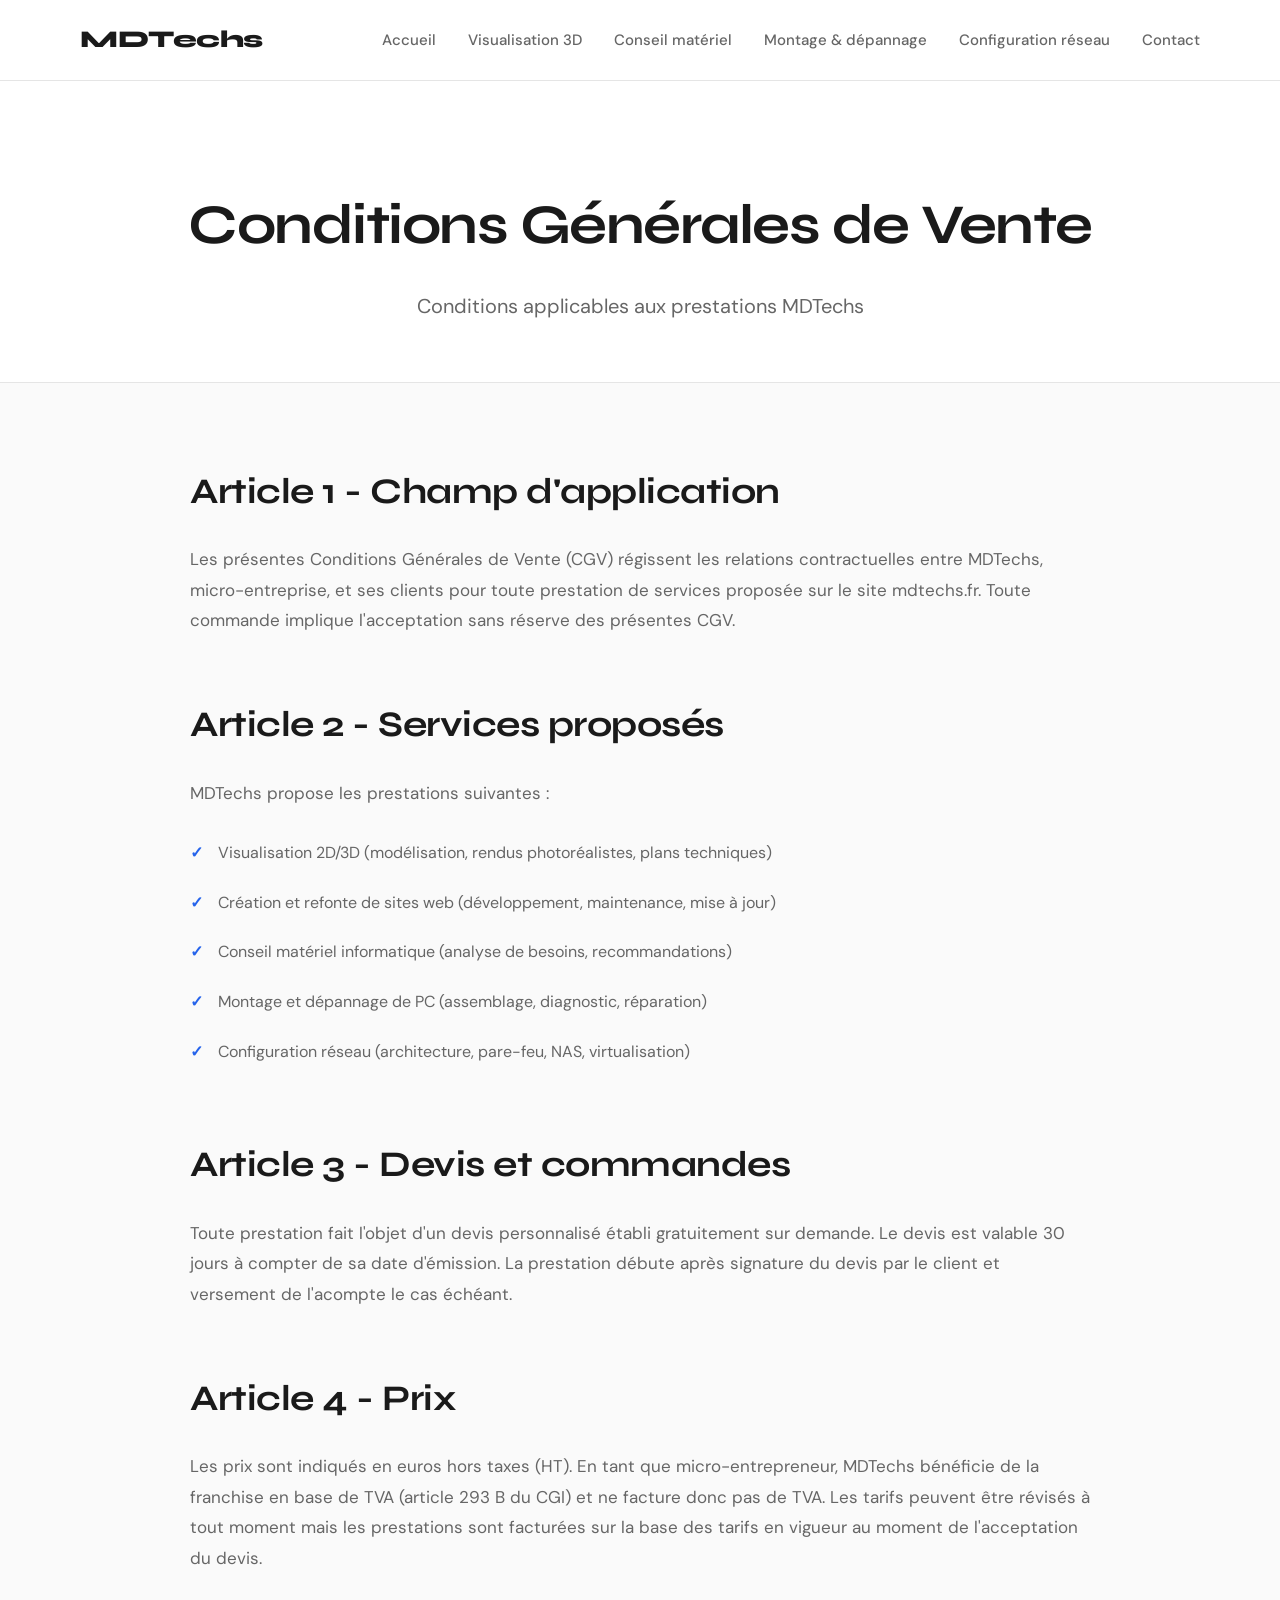
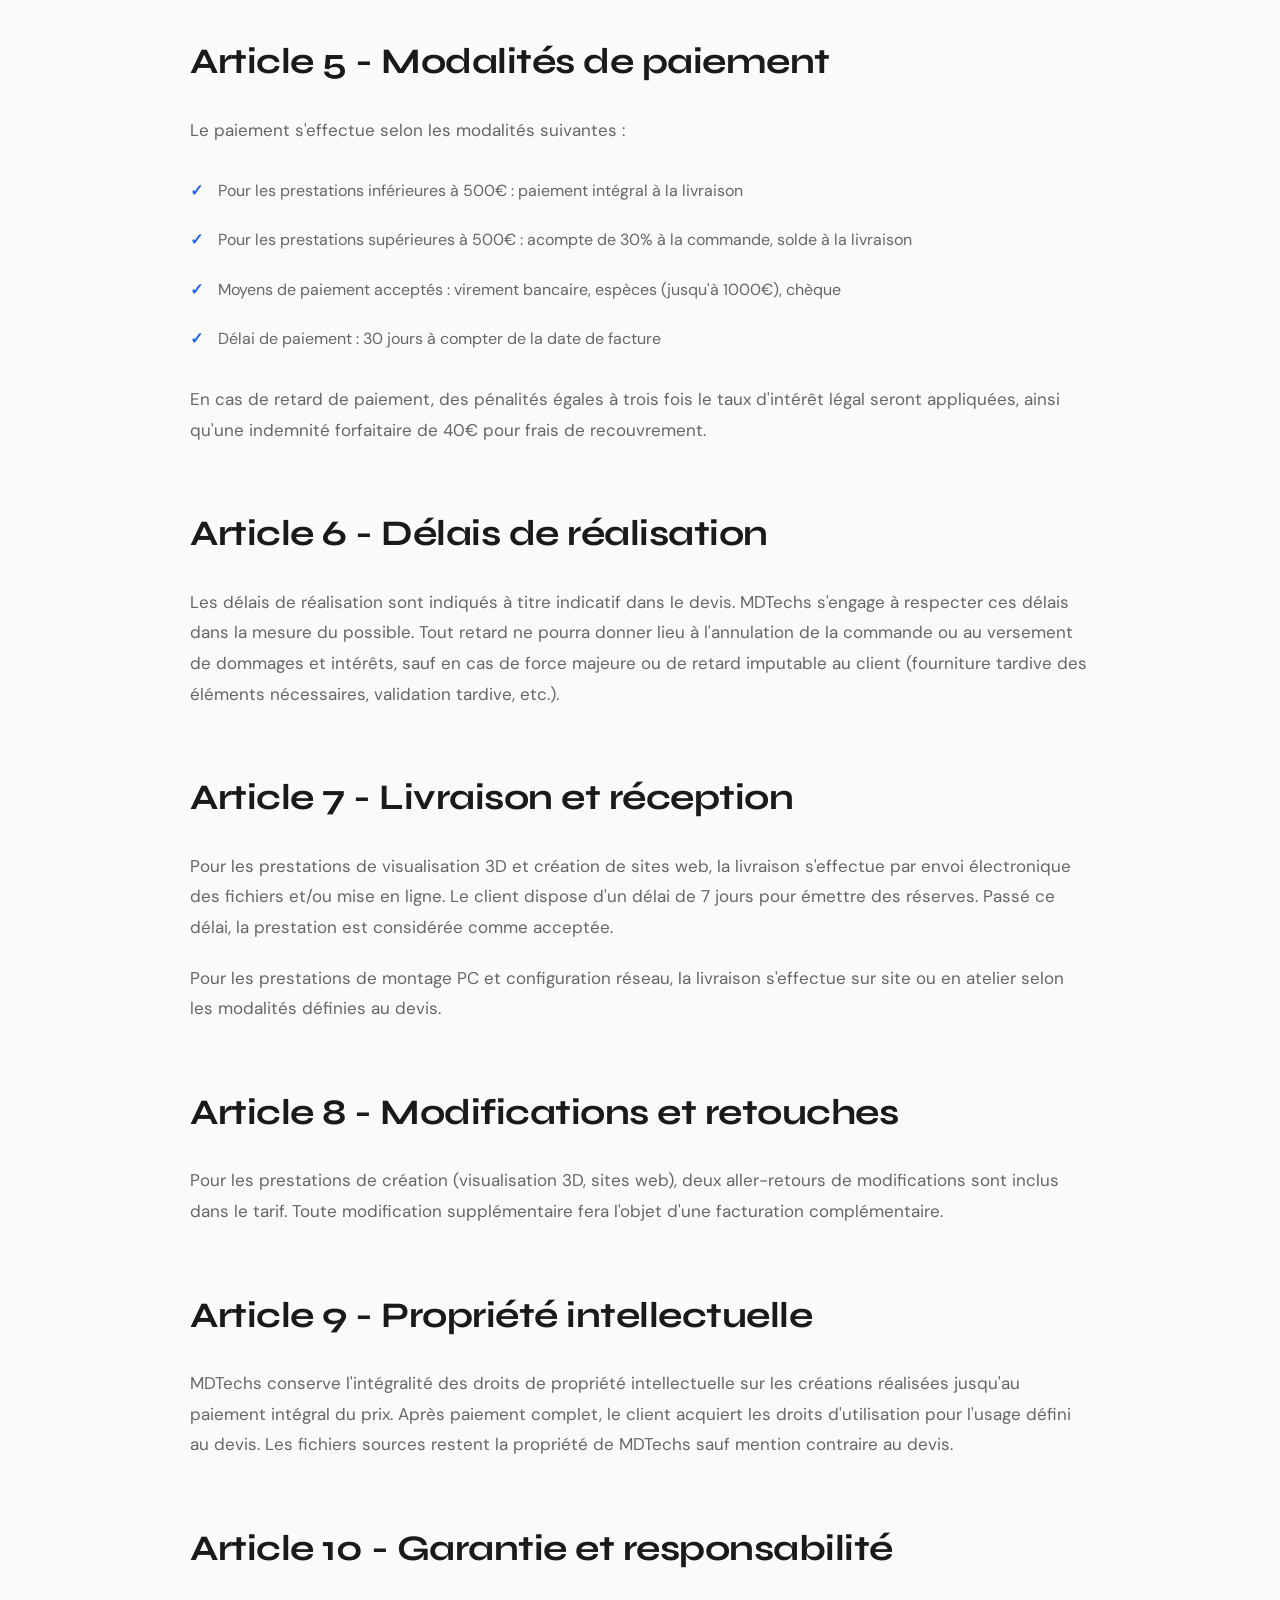
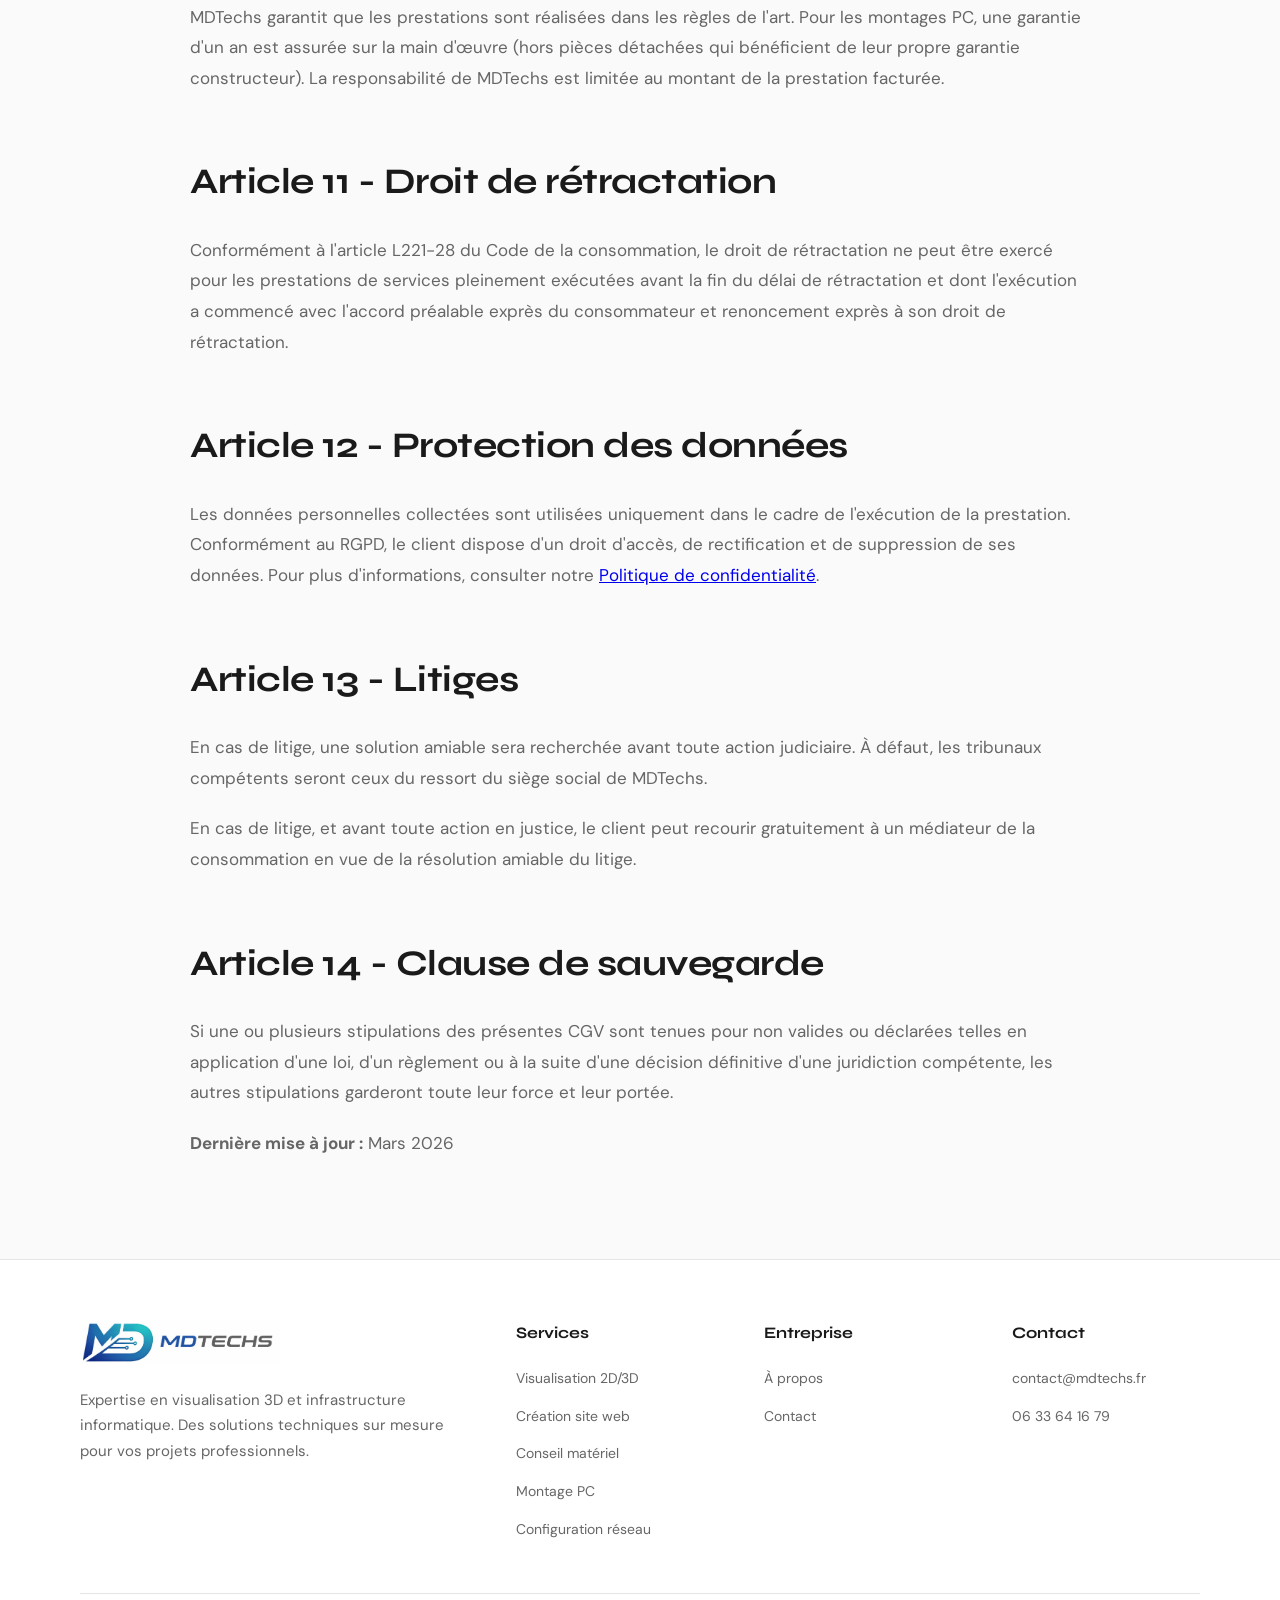
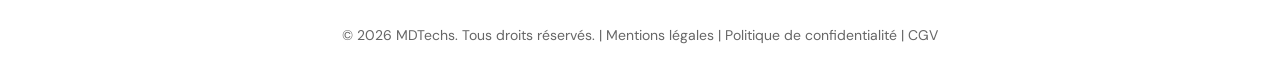
==== cgv.html @ 7190338e "Add files via upload" ====
<!DOCTYPE html>
<html lang="fr">
<head>
    <meta charset="UTF-8">
    <meta name="viewport" content="width=device-width, initial-scale=1.0">
    <title>Conditions Générales de Vente — MDTechs</title>
    <link rel="icon" type="image/png" href="favicon.png">
    <link href="https://fonts.googleapis.com/css2?family=DM+Sans:wght@400;500;700&family=Syne:wght@600;700;800&display=swap" rel="stylesheet">
    <link rel="stylesheet" href="styles.css">
</head>
<body>
    <nav>
        <div class="container">
            <a href="index.html" class="logo">MDTechs</a>
            <ul class="nav-links">
                <li><a href="index.html">Accueil</a></li>
                <li><a href="visualisation-3d.html">Visualisation 3D</a></li>
                <li><a href="conseil-materiel.html">Conseil matériel</a></li>
                <li><a href="montage-depannage.html">Montage & dépannage</a></li>
                <li><a href="configuration-reseau.html">Configuration réseau</a></li>
                <li><a href="contact.html">Contact</a></li>
            </ul>
        </div>
    </nav>

    <section class="page-header">
        <div class="container">
            <h1>Conditions Générales de Vente</h1>
            <p>Conditions applicables aux prestations MDTechs</p>
        </div>
    </section>

    <section class="content-section">
        <div class="container">
            <div class="content-wrapper">
                <h2>Article 1 - Champ d'application</h2>
                <p>Les présentes Conditions Générales de Vente (CGV) régissent les relations contractuelles entre MDTechs, micro-entreprise, et ses clients pour toute prestation de services proposée sur le site mdtechs.fr. Toute commande implique l'acceptation sans réserve des présentes CGV.</p>

                <h2>Article 2 - Services proposés</h2>
                <p>MDTechs propose les prestations suivantes :</p>
                <ul>
                    <li>Visualisation 2D/3D (modélisation, rendus photoréalistes, plans techniques)</li>
                    <li>Création et refonte de sites web (développement, maintenance, mise à jour)</li>
                    <li>Conseil matériel informatique (analyse de besoins, recommandations)</li>
                    <li>Montage et dépannage de PC (assemblage, diagnostic, réparation)</li>
                    <li>Configuration réseau (architecture, pare-feu, NAS, virtualisation)</li>
                </ul>

                <h2>Article 3 - Devis et commandes</h2>
                <p>Toute prestation fait l'objet d'un devis personnalisé établi gratuitement sur demande. Le devis est valable 30 jours à compter de sa date d'émission. La prestation débute après signature du devis par le client et versement de l'acompte le cas échéant.</p>

                <h2>Article 4 - Prix</h2>
                <p>Les prix sont indiqués en euros hors taxes (HT). En tant que micro-entrepreneur, MDTechs bénéficie de la franchise en base de TVA (article 293 B du CGI) et ne facture donc pas de TVA. Les tarifs peuvent être révisés à tout moment mais les prestations sont facturées sur la base des tarifs en vigueur au moment de l'acceptation du devis.</p>

                <h2>Article 5 - Modalités de paiement</h2>
                <p>Le paiement s'effectue selon les modalités suivantes :</p>
                <ul>
                    <li>Pour les prestations inférieures à 500€ : paiement intégral à la livraison</li>
                    <li>Pour les prestations supérieures à 500€ : acompte de 30% à la commande, solde à la livraison</li>
                    <li>Moyens de paiement acceptés : virement bancaire, espèces (jusqu'à 1000€), chèque</li>
                    <li>Délai de paiement : 30 jours à compter de la date de facture</li>
                </ul>

                <p>En cas de retard de paiement, des pénalités égales à trois fois le taux d'intérêt légal seront appliquées, ainsi qu'une indemnité forfaitaire de 40€ pour frais de recouvrement.</p>

                <h2>Article 6 - Délais de réalisation</h2>
                <p>Les délais de réalisation sont indiqués à titre indicatif dans le devis. MDTechs s'engage à respecter ces délais dans la mesure du possible. Tout retard ne pourra donner lieu à l'annulation de la commande ou au versement de dommages et intérêts, sauf en cas de force majeure ou de retard imputable au client (fourniture tardive des éléments nécessaires, validation tardive, etc.).</p>

                <h2>Article 7 - Livraison et réception</h2>
                <p>Pour les prestations de visualisation 3D et création de sites web, la livraison s'effectue par envoi électronique des fichiers et/ou mise en ligne. Le client dispose d'un délai de 7 jours pour émettre des réserves. Passé ce délai, la prestation est considérée comme acceptée.</p>

                <p>Pour les prestations de montage PC et configuration réseau, la livraison s'effectue sur site ou en atelier selon les modalités définies au devis.</p>

                <h2>Article 8 - Modifications et retouches</h2>
                <p>Pour les prestations de création (visualisation 3D, sites web), deux aller-retours de modifications sont inclus dans le tarif. Toute modification supplémentaire fera l'objet d'une facturation complémentaire.</p>

                <h2>Article 9 - Propriété intellectuelle</h2>
                <p>MDTechs conserve l'intégralité des droits de propriété intellectuelle sur les créations réalisées jusqu'au paiement intégral du prix. Après paiement complet, le client acquiert les droits d'utilisation pour l'usage défini au devis. Les fichiers sources restent la propriété de MDTechs sauf mention contraire au devis.</p>

                <h2>Article 10 - Garantie et responsabilité</h2>
                <p>MDTechs garantit que les prestations sont réalisées dans les règles de l'art. Pour les montages PC, une garantie d'un an est assurée sur la main d'œuvre (hors pièces détachées qui bénéficient de leur propre garantie constructeur). La responsabilité de MDTechs est limitée au montant de la prestation facturée.</p>

                <h2>Article 11 - Droit de rétractation</h2>
                <p>Conformément à l'article L221-28 du Code de la consommation, le droit de rétractation ne peut être exercé pour les prestations de services pleinement exécutées avant la fin du délai de rétractation et dont l'exécution a commencé avec l'accord préalable exprès du consommateur et renoncement exprès à son droit de rétractation.</p>

                <h2>Article 12 - Protection des données</h2>
                <p>Les données personnelles collectées sont utilisées uniquement dans le cadre de l'exécution de la prestation. Conformément au RGPD, le client dispose d'un droit d'accès, de rectification et de suppression de ses données. Pour plus d'informations, consulter notre <a href="politique-confidentialite.html">Politique de confidentialité</a>.</p>

                <h2>Article 13 - Litiges</h2>
                <p>En cas de litige, une solution amiable sera recherchée avant toute action judiciaire. À défaut, les tribunaux compétents seront ceux du ressort du siège social de MDTechs.</p>

                <p>En cas de litige, et avant toute action en justice, le client peut recourir gratuitement à un médiateur de la consommation en vue de la résolution amiable du litige.</p>

                <h2>Article 14 - Clause de sauvegarde</h2>
                <p>Si une ou plusieurs stipulations des présentes CGV sont tenues pour non valides ou déclarées telles en application d'une loi, d'un règlement ou à la suite d'une décision définitive d'une juridiction compétente, les autres stipulations garderont toute leur force et leur portée.</p>

                <p><strong>Dernière mise à jour :</strong> Mars 2026</p>
            </div>
        </div>
    </section>

    <footer>
        <div class="container">
            <div class="footer-content">
                <div class="footer-brand">
                    <img src="logo-horizontal.png" alt="MDTechs" class="footer-logo">
                    <p>Expertise en visualisation 3D et infrastructure informatique. Des solutions techniques sur mesure pour vos projets professionnels.</p>
                </div>
                <div class="footer-section">
                    <h4>Services</h4>
                    <ul class="footer-links">
                        <li><a href="visualisation-3d.html">Visualisation 2D/3D</a></li>
                        <li><a href="creation-site-web.html">Création site web</a></li>
                        <li><a href="conseil-materiel.html">Conseil matériel</a></li>
                        <li><a href="montage-depannage.html">Montage PC</a></li>
                        <li><a href="configuration-reseau.html">Configuration réseau</a></li>
                    </ul>
                </div>
                <div class="footer-section">
                    <h4>Entreprise</h4>
                    <ul class="footer-links">
                        <li><a href="index.html#services">À propos</a></li>
                        <li><a href="contact.html">Contact</a></li>
                    </ul>
                </div>
                <div class="footer-section">
                    <h4>Contact</h4>
                    <ul class="footer-links">
                        <li><a href="mailto:contact@mdtechs.fr">contact@mdtechs.fr</a></li>
                        <li><a href="tel:+33633641679">06 33 64 16 79</a></li>
                    </ul>
                </div>
            </div>
            <div class="footer-bottom">
                <p>&copy; 2026 MDTechs. Tous droits réservés. | 
                <a href="mentions-legales.html" style="color: var(--text-secondary); text-decoration: none;">Mentions légales</a> | 
                <a href="politique-confidentialite.html" style="color: var(--text-secondary); text-decoration: none;">Politique de confidentialité</a> | 
                <a href="cgv.html" style="color: var(--text-secondary); text-decoration: none;">CGV</a></p>
            </div>
        </div>
    </footer>

    <script src="script.js"></script>
</body>
</html>
---- styles.css ----
* {
    margin: 0;
    padding: 0;
    box-sizing: border-box;
}

:root {
    --bg: #fafafa;
    --surface: #ffffff;
    --text: #1a1a1a;
    --text-secondary: #666666;
    --accent: #2563eb;
    --accent-light: #3b82f6;
    --border: #e5e5e5;
    --shadow: rgba(0, 0, 0, 0.06);
    --shadow-heavy: rgba(0, 0, 0, 0.12);
}

body {
    font-family: 'DM Sans', -apple-system, sans-serif;
    background: var(--bg);
    color: var(--text);
    line-height: 1.6;
    overflow-x: hidden;
}

/* Navigation */
nav {
    position: fixed;
    top: 0;
    left: 0;
    right: 0;
    background: rgba(255, 255, 255, 0.9);
    backdrop-filter: blur(12px);
    -webkit-backdrop-filter: blur(12px);
    border-bottom: 1px solid var(--border);
    z-index: 1000;
    animation: slideDown 0.6s ease-out;
}

@keyframes slideDown {
    from {
        transform: translateY(-100%);
        opacity: 0;
    }
    to {
        transform: translateY(0);
        opacity: 1;
    }
}

nav .container {
    max-width: 1200px;
    margin: 0 auto;
    padding: 0 40px;
    display: flex;
    justify-content: space-between;
    align-items: center;
    height: 80px;
}

.logo {
    font-family: 'Syne', sans-serif;
    font-size: 24px;
    font-weight: 800;
    letter-spacing: -0.5px;
    color: var(--text);
    text-decoration: none;
}

.nav-links {
    display: flex;
    gap: 32px;
    list-style: none;
}

.nav-links a {
    color: var(--text-secondary);
    text-decoration: none;
    font-weight: 500;
    font-size: 15px;
    transition: color 0.3s ease;
    position: relative;
}

.nav-links a::after {
    content: '';
    position: absolute;
    bottom: -4px;
    left: 0;
    width: 0;
    height: 2px;
    background: var(--accent);
    transition: width 0.3s ease;
}

.nav-links a:hover,
.nav-links a.active {
    color: var(--text);
}

.nav-links a:hover::after,
.nav-links a.active::after {
    width: 100%;
}

/* Hero Section */
.hero {
    margin-top: 80px;
    min-height: 90vh;
    display: flex;
    align-items: center;
    position: relative;
    overflow: hidden;
}

.hero::before {
    content: '';
    position: absolute;
    top: -50%;
    right: -20%;
    width: 1000px;
    height: 1000px;
    background: radial-gradient(circle, rgba(37, 99, 235, 0.08) 0%, transparent 70%);
    border-radius: 50%;
    animation: float 20s ease-in-out infinite;
}

@keyframes float {
    0%, 100% { transform: translate(0, 0) scale(1); }
    50% { transform: translate(-50px, 50px) scale(1.05); }
}

.hero .container {
    max-width: 1200px;
    margin: 0 auto;
    padding: 0 40px;
    position: relative;
    z-index: 1;
}

.hero-content {
    max-width: 700px;
}

.hero h1 {
    font-family: 'Syne', sans-serif;
    font-size: 72px;
    font-weight: 700;
    line-height: 1.1;
    margin-bottom: 30px;
    letter-spacing: -2px;
    animation: fadeInUp 0.8s ease-out 0.2s both;
}

.hero h1 .accent {
    color: var(--accent);
}

.hero p {
    font-size: 20px;
    color: var(--text-secondary);
    margin-bottom: 40px;
    line-height: 1.7;
    animation: fadeInUp 0.8s ease-out 0.4s both;
}

@keyframes fadeInUp {
    from {
        opacity: 0;
        transform: translateY(30px);
    }
    to {
        opacity: 1;
        transform: translateY(0);
    }
}

.cta-buttons {
    display: flex;
    gap: 20px;
    animation: fadeInUp 0.8s ease-out 0.6s both;
}

.btn {
    padding: 16px 32px;
    border-radius: 12px;
    font-weight: 600;
    font-size: 16px;
    text-decoration: none;
    transition: all 0.3s cubic-bezier(0.4, 0, 0.2, 1);
    cursor: pointer;
    border: none;
    font-family: 'DM Sans', sans-serif;
    display: inline-block;
}

.btn-primary {
    background: var(--accent);
    color: white;
    box-shadow: 0 4px 12px rgba(37, 99, 235, 0.25);
}

.btn-primary:hover {
    background: var(--accent-light);
    box-shadow: 0 8px 20px rgba(37, 99, 235, 0.35);
    transform: translateY(-2px);
}

.btn-secondary {
    background: var(--surface);
    color: var(--text);
    border: 2px solid var(--border);
}

.btn-secondary:hover {
    border-color: var(--accent);
    transform: translateY(-2px);
    box-shadow: 0 4px 12px var(--shadow);
}

/* Services Section */
.services {
    padding: 120px 0;
    background: var(--surface);
}

.section-header {
    text-align: center;
    margin-bottom: 80px;
}

.section-tag {
    display: inline-block;
    padding: 8px 16px;
    background: rgba(37, 99, 235, 0.08);
    color: var(--accent);
    border-radius: 20px;
    font-size: 14px;
    font-weight: 600;
    margin-bottom: 20px;
    letter-spacing: 0.5px;
}

.section-header h2 {
    font-family: 'Syne', sans-serif;
    font-size: 48px;
    font-weight: 700;
    margin-bottom: 20px;
    letter-spacing: -1px;
}

.section-header p {
    font-size: 18px;
    color: var(--text-secondary);
    max-width: 600px;
    margin: 0 auto;
}

.container {
    max-width: 1200px;
    margin: 0 auto;
    padding: 0 40px;
}

.services-grid {
    display: grid;
    grid-template-columns: repeat(auto-fit, minmax(300px, 1fr));
    gap: 30px;
}

.service-card {
    background: var(--bg);
    padding: 40px;
    border-radius: 20px;
    border: 1px solid var(--border);
    transition: all 0.4s cubic-bezier(0.4, 0, 0.2, 1);
    opacity: 0;
    transform: translateY(30px);
    animation: fadeInUp 0.6s ease-out forwards;
    text-decoration: none;
    color: inherit;
    display: block;
}

.service-card:nth-child(1) { animation-delay: 0.1s; }
.service-card:nth-child(2) { animation-delay: 0.2s; }
.service-card:nth-child(3) { animation-delay: 0.3s; }
.service-card:nth-child(4) { animation-delay: 0.4s; }

.service-card:hover {
    transform: translateY(-8px);
    box-shadow: 0 20px 40px var(--shadow-heavy);
    border-color: var(--accent);
}

.service-icon {
    width: 56px;
    height: 56px;
    background: linear-gradient(135deg, var(--accent) 0%, var(--accent-light) 100%);
    border-radius: 14px;
    display: flex;
    align-items: center;
    justify-content: center;
    margin-bottom: 24px;
    font-size: 28px;
    transition: transform 0.3s ease;
}

.service-card:hover .service-icon {
    transform: scale(1.1) rotate(5deg);
}

.service-card h3 {
    font-family: 'Syne', sans-serif;
    font-size: 24px;
    font-weight: 700;
    margin-bottom: 12px;
    letter-spacing: -0.5px;
}

.service-card p {
    color: var(--text-secondary);
    line-height: 1.7;
    font-size: 15px;
}

.service-list {
    margin-top: 20px;
    list-style: none;
}

.service-list li {
    padding: 8px 0;
    color: var(--text-secondary);
    font-size: 14px;
    position: relative;
    padding-left: 20px;
}

.service-list li::before {
    content: '→';
    position: absolute;
    left: 0;
    color: var(--accent);
    font-weight: 600;
}

/* About Section */
.about {
    padding: 120px 0;
    background: var(--bg);
}

.about-content {
    display: grid;
    grid-template-columns: 1fr 1fr;
    gap: 80px;
    align-items: center;
}

.about-text h2 {
    font-family: 'Syne', sans-serif;
    font-size: 42px;
    font-weight: 700;
    margin-bottom: 24px;
    letter-spacing: -1px;
}

.about-text p {
    color: var(--text-secondary);
    font-size: 17px;
    line-height: 1.8;
    margin-bottom: 20px;
}

.stats {
    display: grid;
    grid-template-columns: repeat(3, 1fr);
    gap: 30px;
    margin-top: 50px;
}

.stat {
    text-align: center;
    padding: 30px;
    background: var(--surface);
    border-radius: 16px;
    border: 1px solid var(--border);
}

.stat-number {
    font-family: 'Syne', sans-serif;
    font-size: 40px;
    font-weight: 800;
    color: var(--accent);
    margin-bottom: 8px;
    letter-spacing: -1px;
}

.stat-label {
    font-size: 14px;
    color: var(--text-secondary);
    font-weight: 500;
}

/* CTA Section */
.cta-section {
    padding: 100px 0;
    background: var(--text);
    color: white;
    text-align: center;
    position: relative;
    overflow: hidden;
}

.cta-section::before {
    content: '';
    position: absolute;
    top: 50%;
    left: 50%;
    width: 800px;
    height: 800px;
    background: radial-gradient(circle, rgba(37, 99, 235, 0.15) 0%, transparent 70%);
    border-radius: 50%;
    transform: translate(-50%, -50%);
}

.cta-section .container {
    position: relative;
    z-index: 1;
}

.cta-section h2 {
    font-family: 'Syne', sans-serif;
    font-size: 48px;
    font-weight: 700;
    margin-bottom: 20px;
    letter-spacing: -1px;
}

.cta-section p {
    font-size: 20px;
    opacity: 0.8;
    margin-bottom: 40px;
    max-width: 600px;
    margin-left: auto;
    margin-right: auto;
}

.cta-section .btn-primary {
    background: white;
    color: var(--text);
}

.cta-section .btn-primary:hover {
    background: var(--bg);
    box-shadow: 0 8px 24px rgba(255, 255, 255, 0.2);
}

/* Footer */
footer {
    background: var(--surface);
    border-top: 1px solid var(--border);
    padding: 60px 0 30px;
}

.footer-content {
    display: grid;
    grid-template-columns: 2fr 1fr 1fr 1fr;
    gap: 60px;
    margin-bottom: 40px;
}

.footer-brand h3 {
    font-family: 'Syne', sans-serif;
    font-size: 24px;
    font-weight: 800;
    margin-bottom: 16px;
}

.footer-logo {
    max-width: 200px;
    height: auto;
    margin-bottom: 16px;
}

.footer-brand p {
    color: var(--text-secondary);
    font-size: 15px;
    line-height: 1.7;
}

.footer-section h4 {
    font-family: 'Syne', sans-serif;
    font-size: 16px;
    font-weight: 700;
    margin-bottom: 20px;
}

.footer-links {
    list-style: none;
}

.footer-links li {
    margin-bottom: 12px;
}

.footer-links a {
    color: var(--text-secondary);
    text-decoration: none;
    font-size: 14px;
    transition: color 0.3s ease;
}

.footer-links a:hover {
    color: var(--accent);
}

.footer-bottom {
    padding-top: 30px;
    border-top: 1px solid var(--border);
    text-align: center;
    color: var(--text-secondary);
    font-size: 14px;
}

/* Page Header (for subpages) */
.page-header {
    margin-top: 80px;
    padding: 100px 0 60px;
    text-align: center;
    background: var(--surface);
    border-bottom: 1px solid var(--border);
}

.page-header h1 {
    font-family: 'Syne', sans-serif;
    font-size: 56px;
    font-weight: 700;
    margin-bottom: 20px;
    letter-spacing: -1.5px;
}

.page-header p {
    font-size: 20px;
    color: var(--text-secondary);
    max-width: 700px;
    margin: 0 auto;
}

/* Portfolio Grid */
.portfolio-section {
    padding: 80px 0;
    background: var(--bg);
}

.portfolio-grid {
    display: grid;
    grid-template-columns: repeat(auto-fit, minmax(350px, 1fr));
    gap: 40px;
}

.portfolio-item {
    background: var(--surface);
    border-radius: 16px;
    overflow: hidden;
    border: 1px solid var(--border);
    transition: all 0.4s ease;
}

.portfolio-item:hover {
    transform: translateY(-8px);
    box-shadow: 0 20px 40px var(--shadow-heavy);
}

.portfolio-image {
    width: 100%;
    aspect-ratio: 16/10;
    background: linear-gradient(135deg, #e5e5e5 0%, #f5f5f5 100%);
    display: flex;
    align-items: center;
    justify-content: center;
    color: var(--text-secondary);
    font-size: 14px;
    border-bottom: 1px solid var(--border);
}

.portfolio-content {
    padding: 30px;
}

.portfolio-content h3 {
    font-family: 'Syne', sans-serif;
    font-size: 22px;
    font-weight: 700;
    margin-bottom: 12px;
}

.portfolio-content p {
    color: var(--text-secondary);
    line-height: 1.7;
}

/* Contact Form */
.contact-section {
    padding: 80px 0;
    background: var(--bg);
}

.contact-grid {
    display: grid;
    grid-template-columns: 1fr 1fr;
    gap: 80px;
    align-items: start;
}

.contact-info h2 {
    font-family: 'Syne', sans-serif;
    font-size: 42px;
    font-weight: 700;
    margin-bottom: 24px;
    letter-spacing: -1px;
}

.contact-info p {
    color: var(--text-secondary);
    font-size: 17px;
    line-height: 1.8;
    margin-bottom: 40px;
}

.contact-details {
    display: flex;
    flex-direction: column;
    gap: 24px;
}

.contact-item {
    display: flex;
    align-items: flex-start;
    gap: 16px;
}

.contact-icon {
    width: 48px;
    height: 48px;
    background: linear-gradient(135deg, var(--accent) 0%, var(--accent-light) 100%);
    border-radius: 12px;
    display: flex;
    align-items: center;
    justify-content: center;
    font-size: 20px;
    flex-shrink: 0;
}

.contact-item-content h4 {
    font-weight: 600;
    margin-bottom: 4px;
}

.contact-item-content p {
    margin: 0;
    font-size: 15px;
}

.contact-item-content a {
    color: var(--accent);
    text-decoration: none;
}

.contact-item-content a:hover {
    text-decoration: underline;
}

.contact-form {
    background: var(--surface);
    padding: 40px;
    border-radius: 20px;
    border: 1px solid var(--border);
}

.form-group {
    margin-bottom: 24px;
}

.form-group label {
    display: block;
    margin-bottom: 8px;
    font-weight: 600;
    font-size: 14px;
}

.form-group input,
.form-group textarea {
    width: 100%;
    padding: 14px 16px;
    border: 2px solid var(--border);
    border-radius: 10px;
    font-family: 'DM Sans', sans-serif;
    font-size: 15px;
    transition: border-color 0.3s ease;
    background: var(--bg);
}

.form-group input:focus,
.form-group textarea:focus {
    outline: none;
    border-color: var(--accent);
}

.form-group textarea {
    resize: vertical;
    min-height: 150px;
}

/* Content Section */
.content-section {
    padding: 80px 0;
    background: var(--bg);
}

.content-wrapper {
    max-width: 900px;
    margin: 0 auto;
}

.content-wrapper h2 {
    font-family: 'Syne', sans-serif;
    font-size: 36px;
    font-weight: 700;
    margin-bottom: 24px;
    margin-top: 60px;
    letter-spacing: -0.5px;
}

.content-wrapper h2:first-child {
    margin-top: 0;
}

.content-wrapper p {
    color: var(--text-secondary);
    font-size: 17px;
    line-height: 1.8;
    margin-bottom: 20px;
}

.content-wrapper ul {
    margin: 20px 0;
    padding-left: 0;
    list-style: none;
}

.content-wrapper ul li {
    padding: 12px 0;
    color: var(--text-secondary);
    position: relative;
    padding-left: 28px;
}

.content-wrapper ul li::before {
    content: '✓';
    position: absolute;
    left: 0;
    color: var(--accent);
    font-weight: 700;
}

/* Responsive */
@media (max-width: 968px) {
    .hero h1 {
        font-size: 52px;
    }

    .about-content,
    .contact-grid {
        grid-template-columns: 1fr;
        gap: 40px;
    }

    .stats {
        grid-template-columns: repeat(3, 1fr);
    }

    .footer-content {
        grid-template-columns: 1fr 1fr;
        gap: 40px;
    }

    .nav-links {
        gap: 20px;
    }

    .nav-links a {
        font-size: 14px;
    }
}

@media (max-width: 640px) {
    nav .container,
    .hero .container,
    .container {
        padding: 0 20px;
    }

    .hero h1 {
        font-size: 38px;
    }

    .hero p {
        font-size: 17px;
    }

    .cta-buttons {
        flex-direction: column;
    }

    .btn {
        width: 100%;
        text-align: center;
    }

    .services-grid,
    .portfolio-grid {
        grid-template-columns: 1fr;
    }

    .section-header h2,
    .page-header h1 {
        font-size: 36px;
    }

    .stats {
        grid-template-columns: 1fr;
    }

    .footer-content {
        grid-template-columns: 1fr;
        gap: 30px;
    }

    .nav-links {
        display: none;
    }
}

/* Smooth Scroll */
html {
    scroll-behavior: smooth;
}
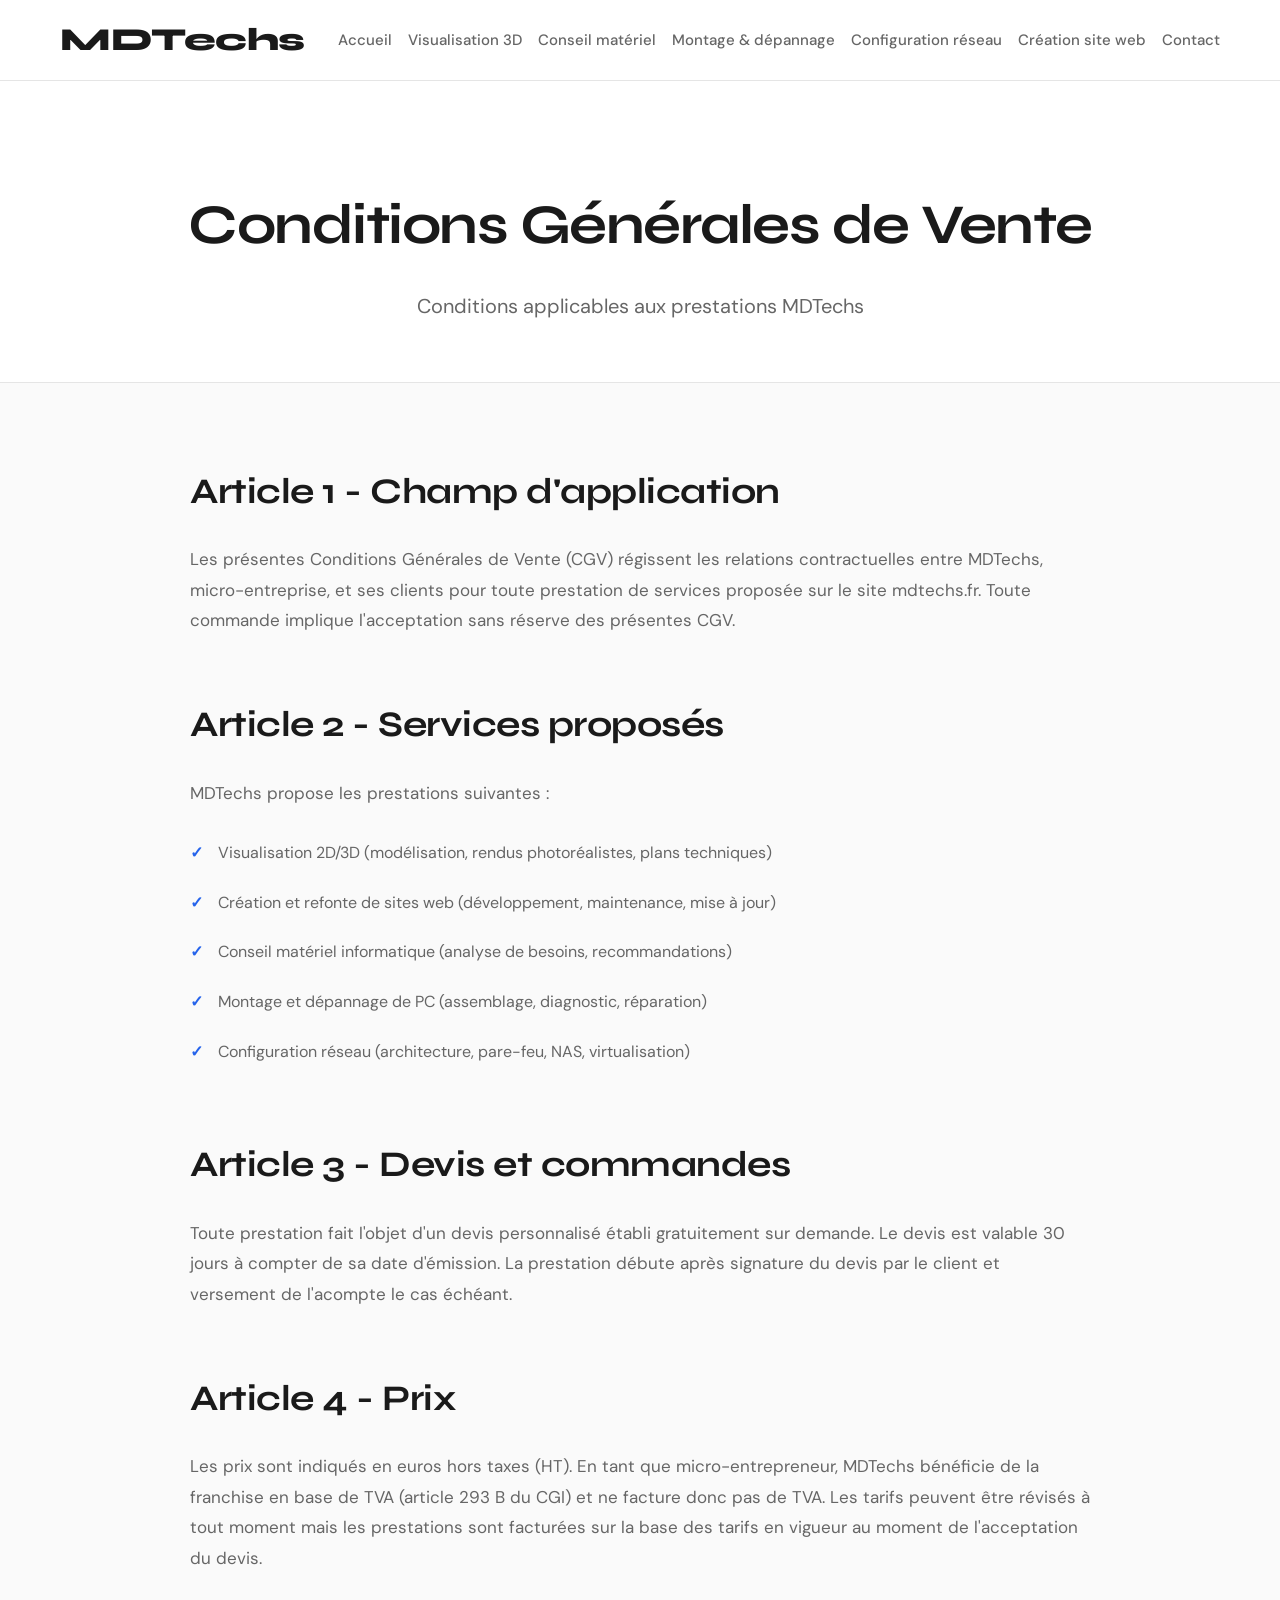
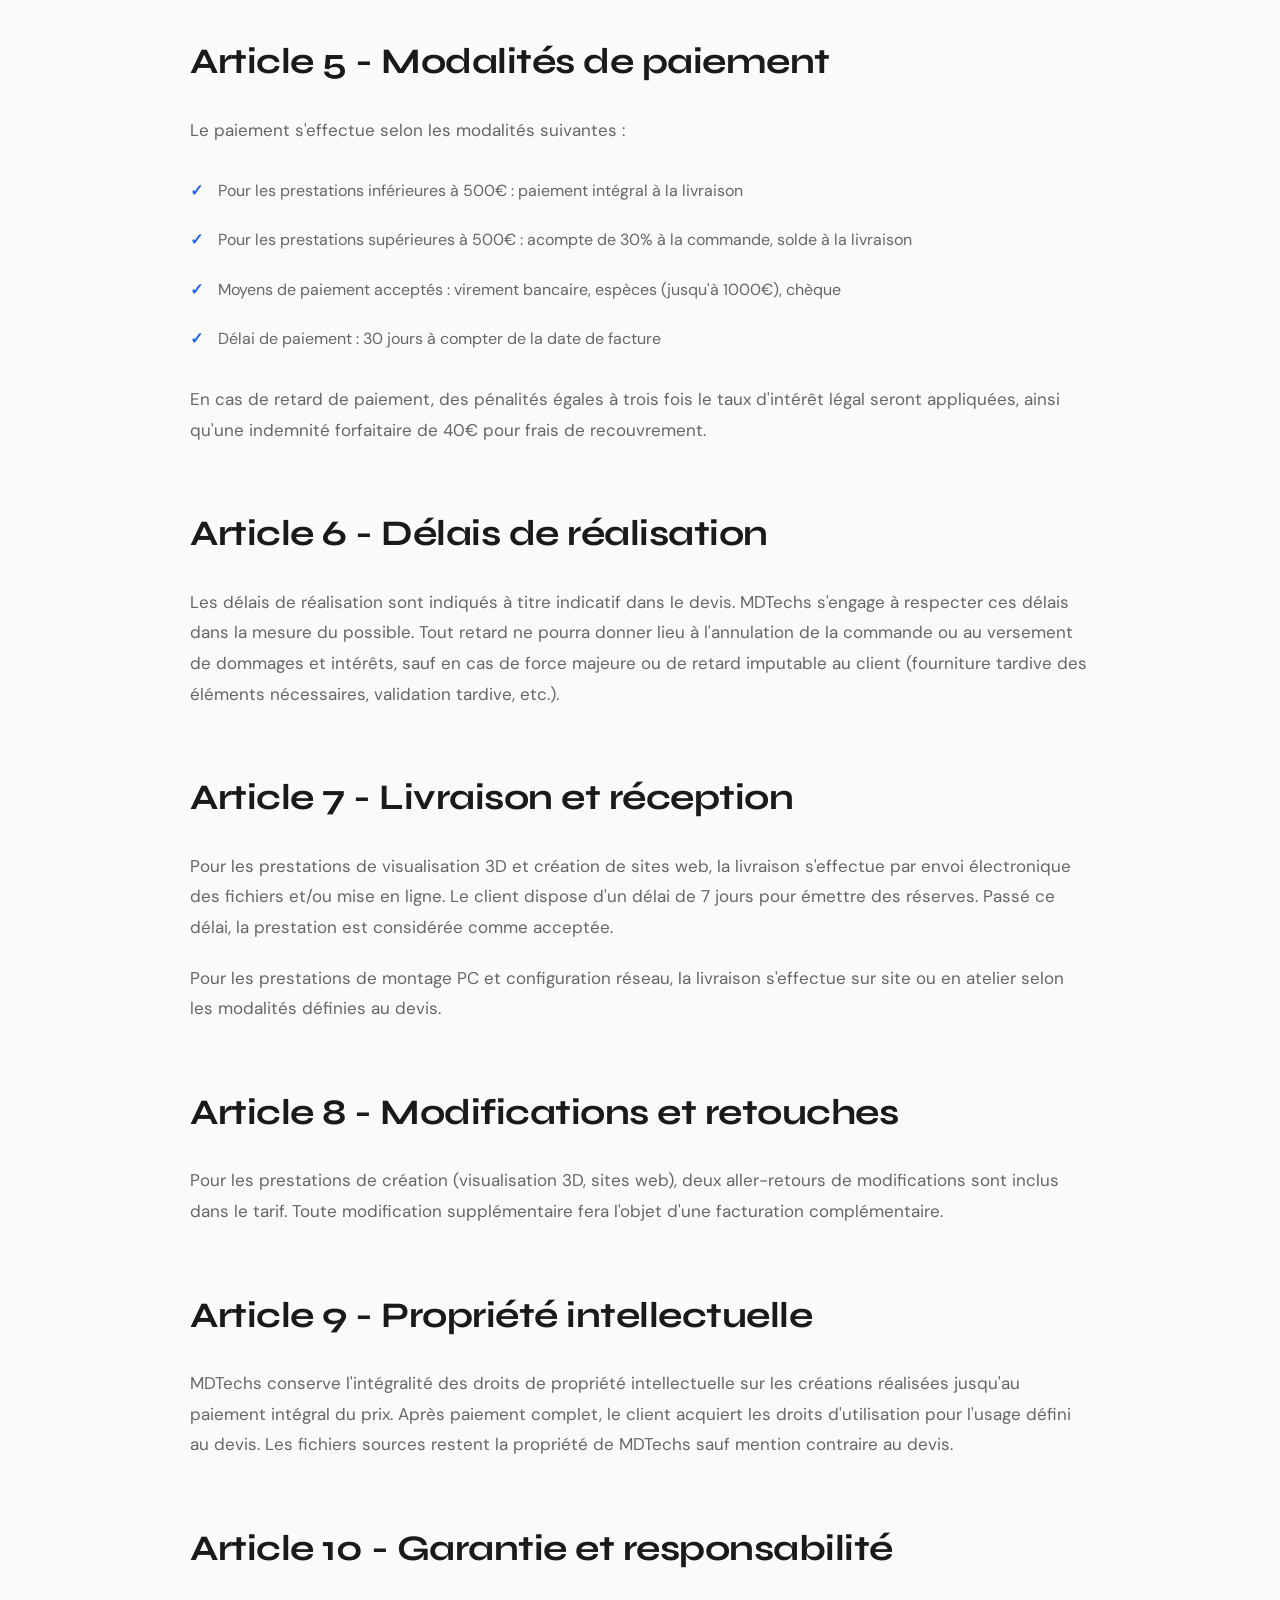
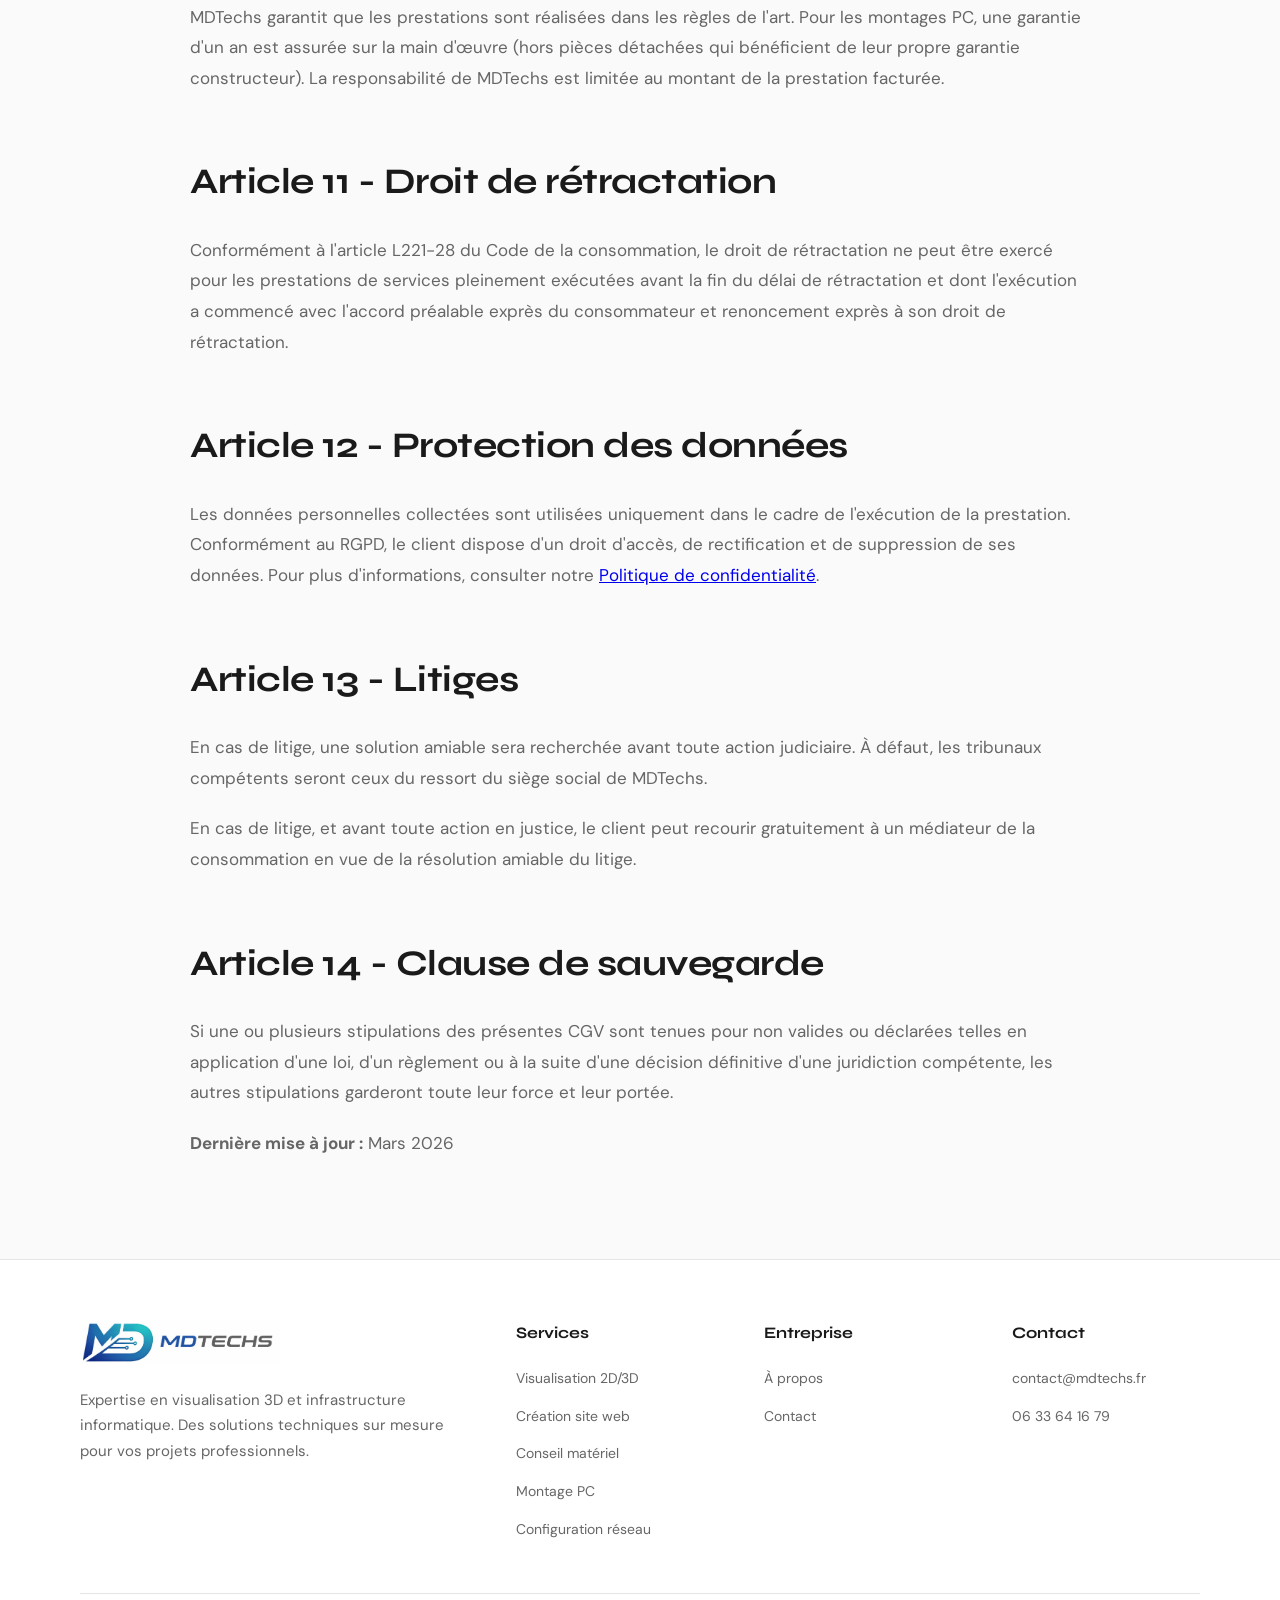
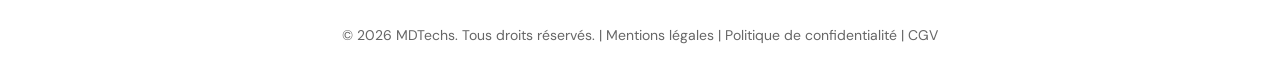
==== commit f5e81cbb: "Add link to 'Création site web' in navigation" ====
--- a/cgv.html
+++ b/cgv.html
@@ -18,6 +18,7 @@
                 <li><a href="conseil-materiel.html">Conseil matériel</a></li>
                 <li><a href="montage-depannage.html">Montage & dépannage</a></li>
                 <li><a href="configuration-reseau.html">Configuration réseau</a></li>
+                <li><a href="creation-site-web.html">Création site web</a></li>
                 <li><a href="contact.html">Contact</a></li>
             </ul>
         </div>
@@ -142,4 +143,4 @@
 
     <script src="script.js"></script>
 </body>
-</html>+</html>
--- a/styles.css
+++ b/styles.css
@@ -52,7 +52,7 @@
 nav .container {
     max-width: 1200px;
     margin: 0 auto;
-    padding: 0 40px;
+    padding: 0 20px;
     display: flex;
     justify-content: space-between;
     align-items: center;
@@ -61,7 +61,7 @@
 
 .logo {
     font-family: 'Syne', sans-serif;
-    font-size: 24px;
+    font-size: 32px;
     font-weight: 800;
     letter-spacing: -0.5px;
     color: var(--text);
@@ -70,7 +70,7 @@
 
 .nav-links {
     display: flex;
-    gap: 32px;
+    gap: 16px;
     list-style: none;
 }
 
@@ -847,4 +847,4 @@
 /* Smooth Scroll */
 html {
     scroll-behavior: smooth;
-}+}
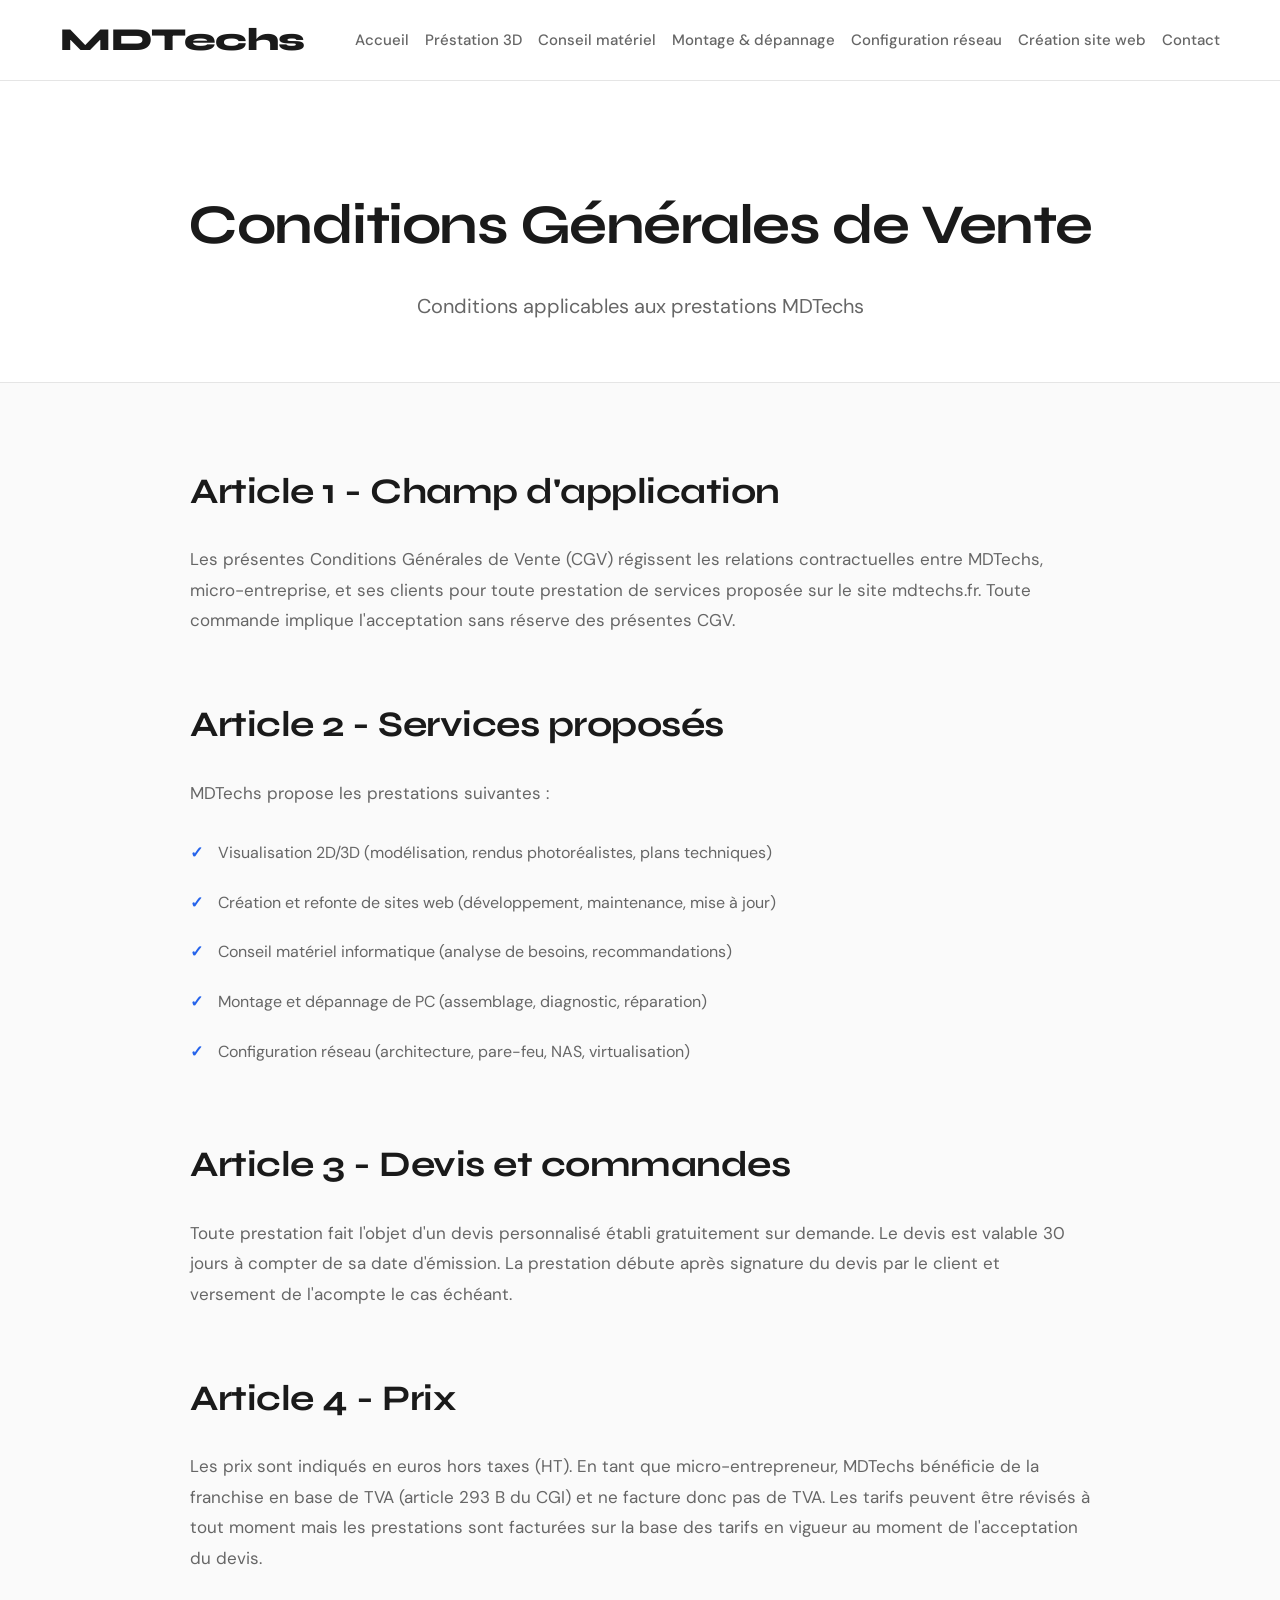
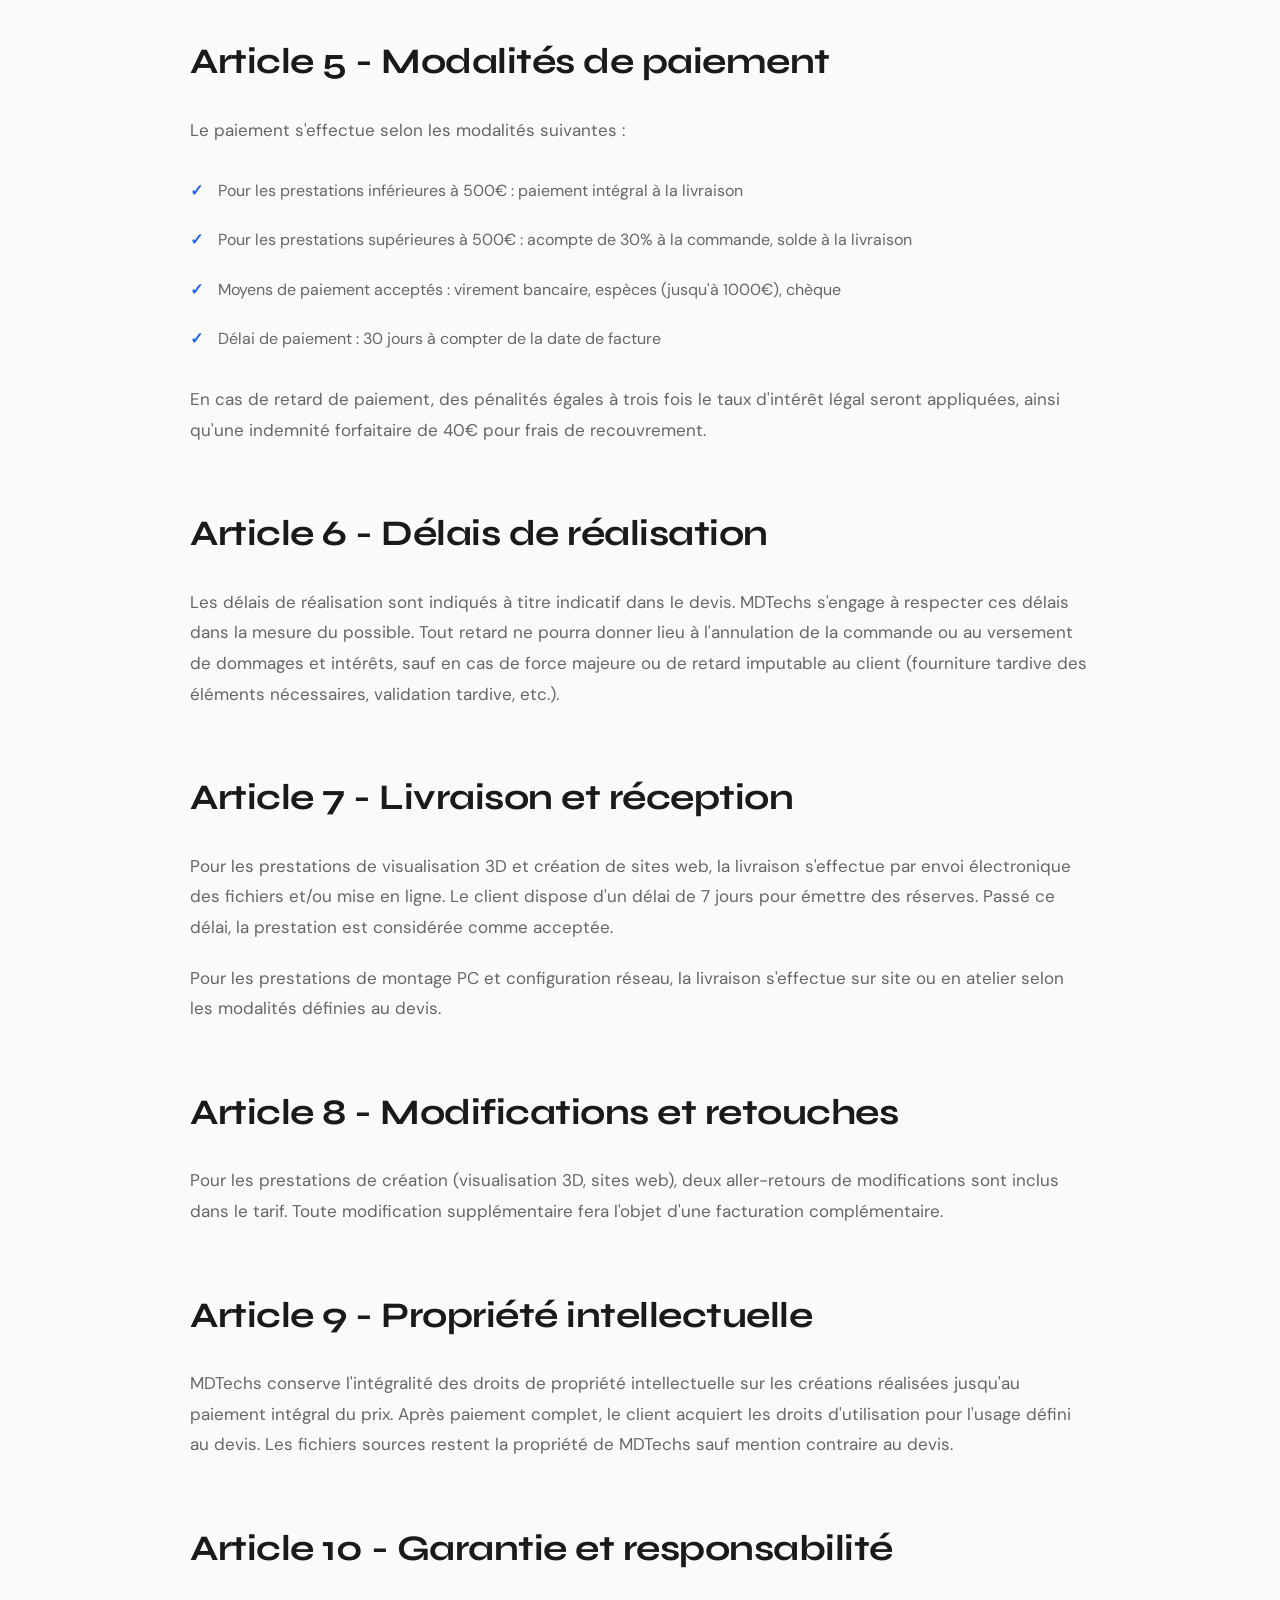
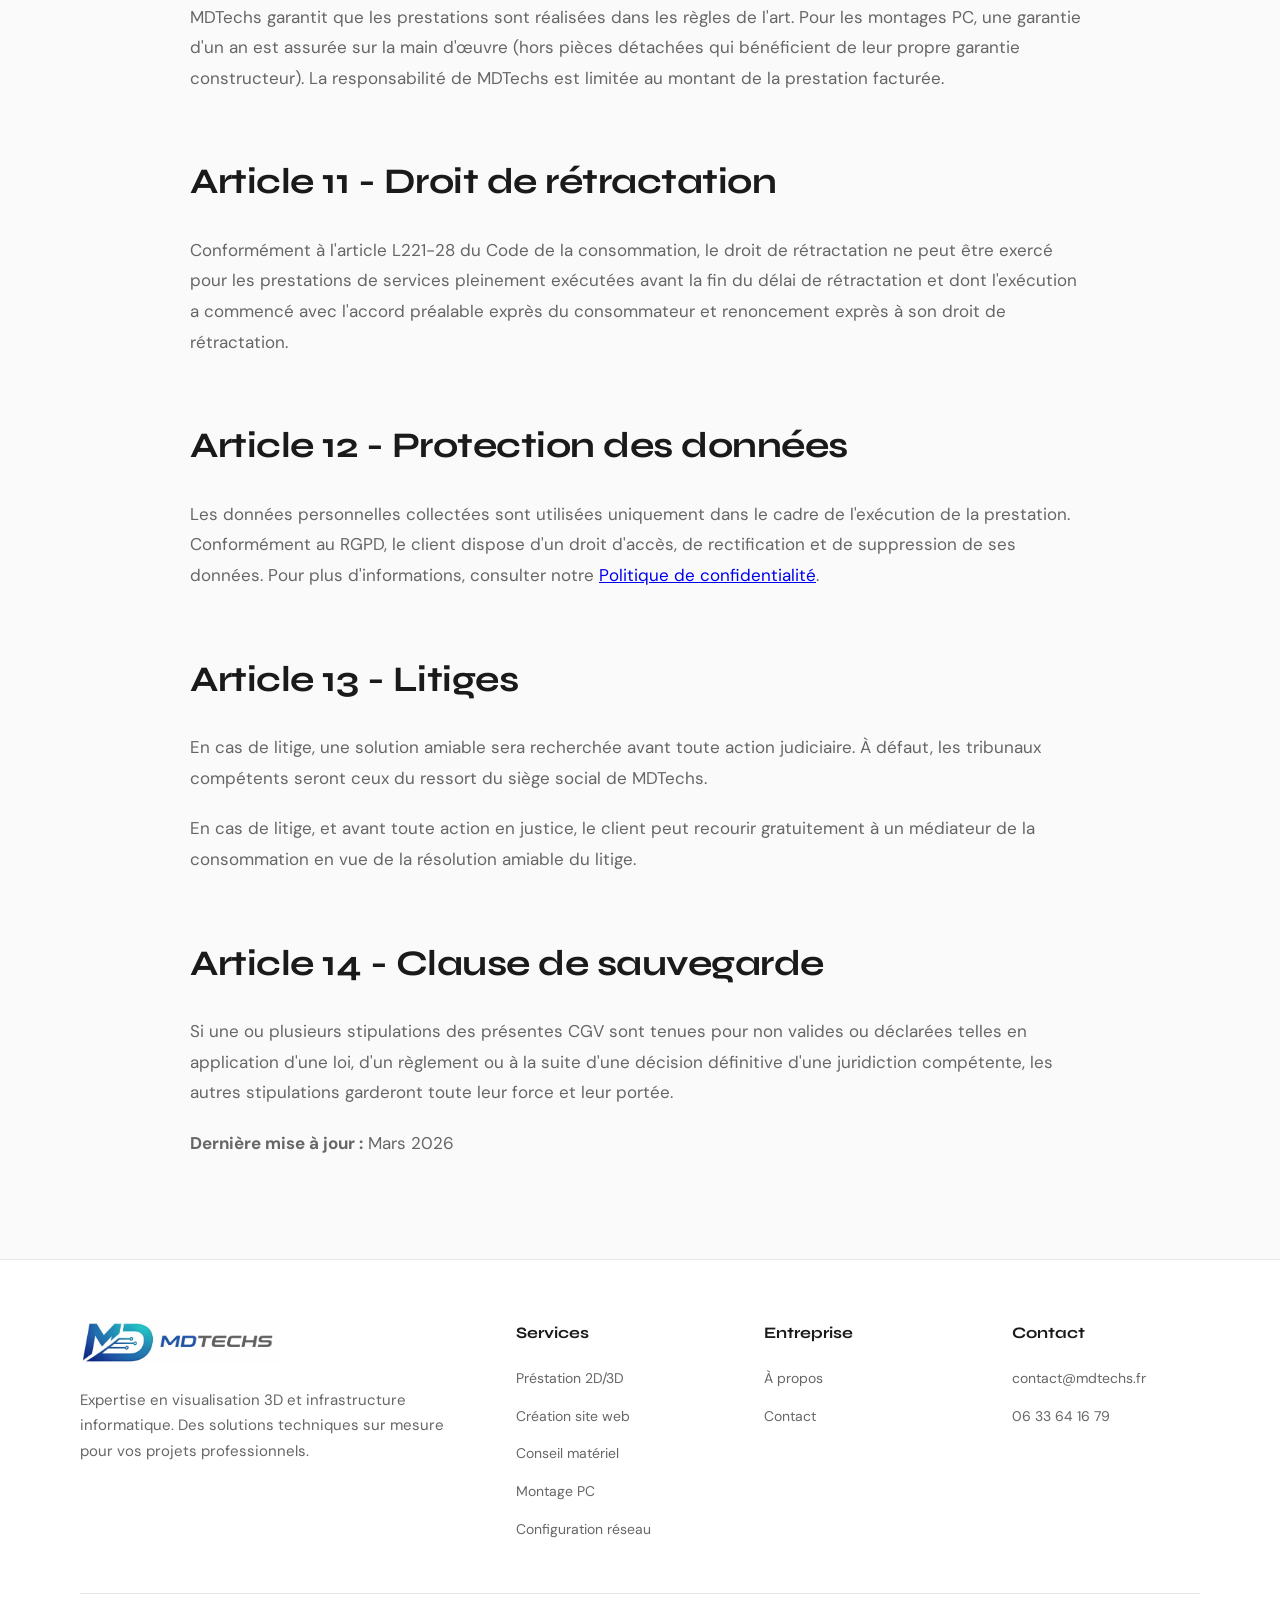
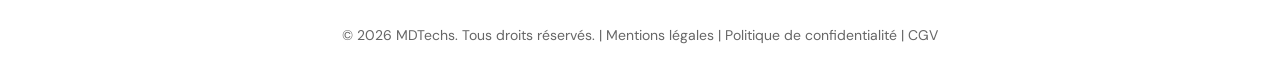
==== commit 94dd4b42: "Update cgv.html" ====
--- a/cgv.html
+++ b/cgv.html
@@ -14,7 +14,7 @@
             <a href="index.html" class="logo">MDTechs</a>
             <ul class="nav-links">
                 <li><a href="index.html">Accueil</a></li>
-                <li><a href="visualisation-3d.html">Visualisation 3D</a></li>
+                <li><a href="visualisation-3d.html">Préstation 3D</a></li>
                 <li><a href="conseil-materiel.html">Conseil matériel</a></li>
                 <li><a href="montage-depannage.html">Montage & dépannage</a></li>
                 <li><a href="configuration-reseau.html">Configuration réseau</a></li>
@@ -110,7 +110,7 @@
                 <div class="footer-section">
                     <h4>Services</h4>
                     <ul class="footer-links">
-                        <li><a href="visualisation-3d.html">Visualisation 2D/3D</a></li>
+                        <li><a href="visualisation-3d.html">Préstation 2D/3D</a></li>
                         <li><a href="creation-site-web.html">Création site web</a></li>
                         <li><a href="conseil-materiel.html">Conseil matériel</a></li>
                         <li><a href="montage-depannage.html">Montage PC</a></li>
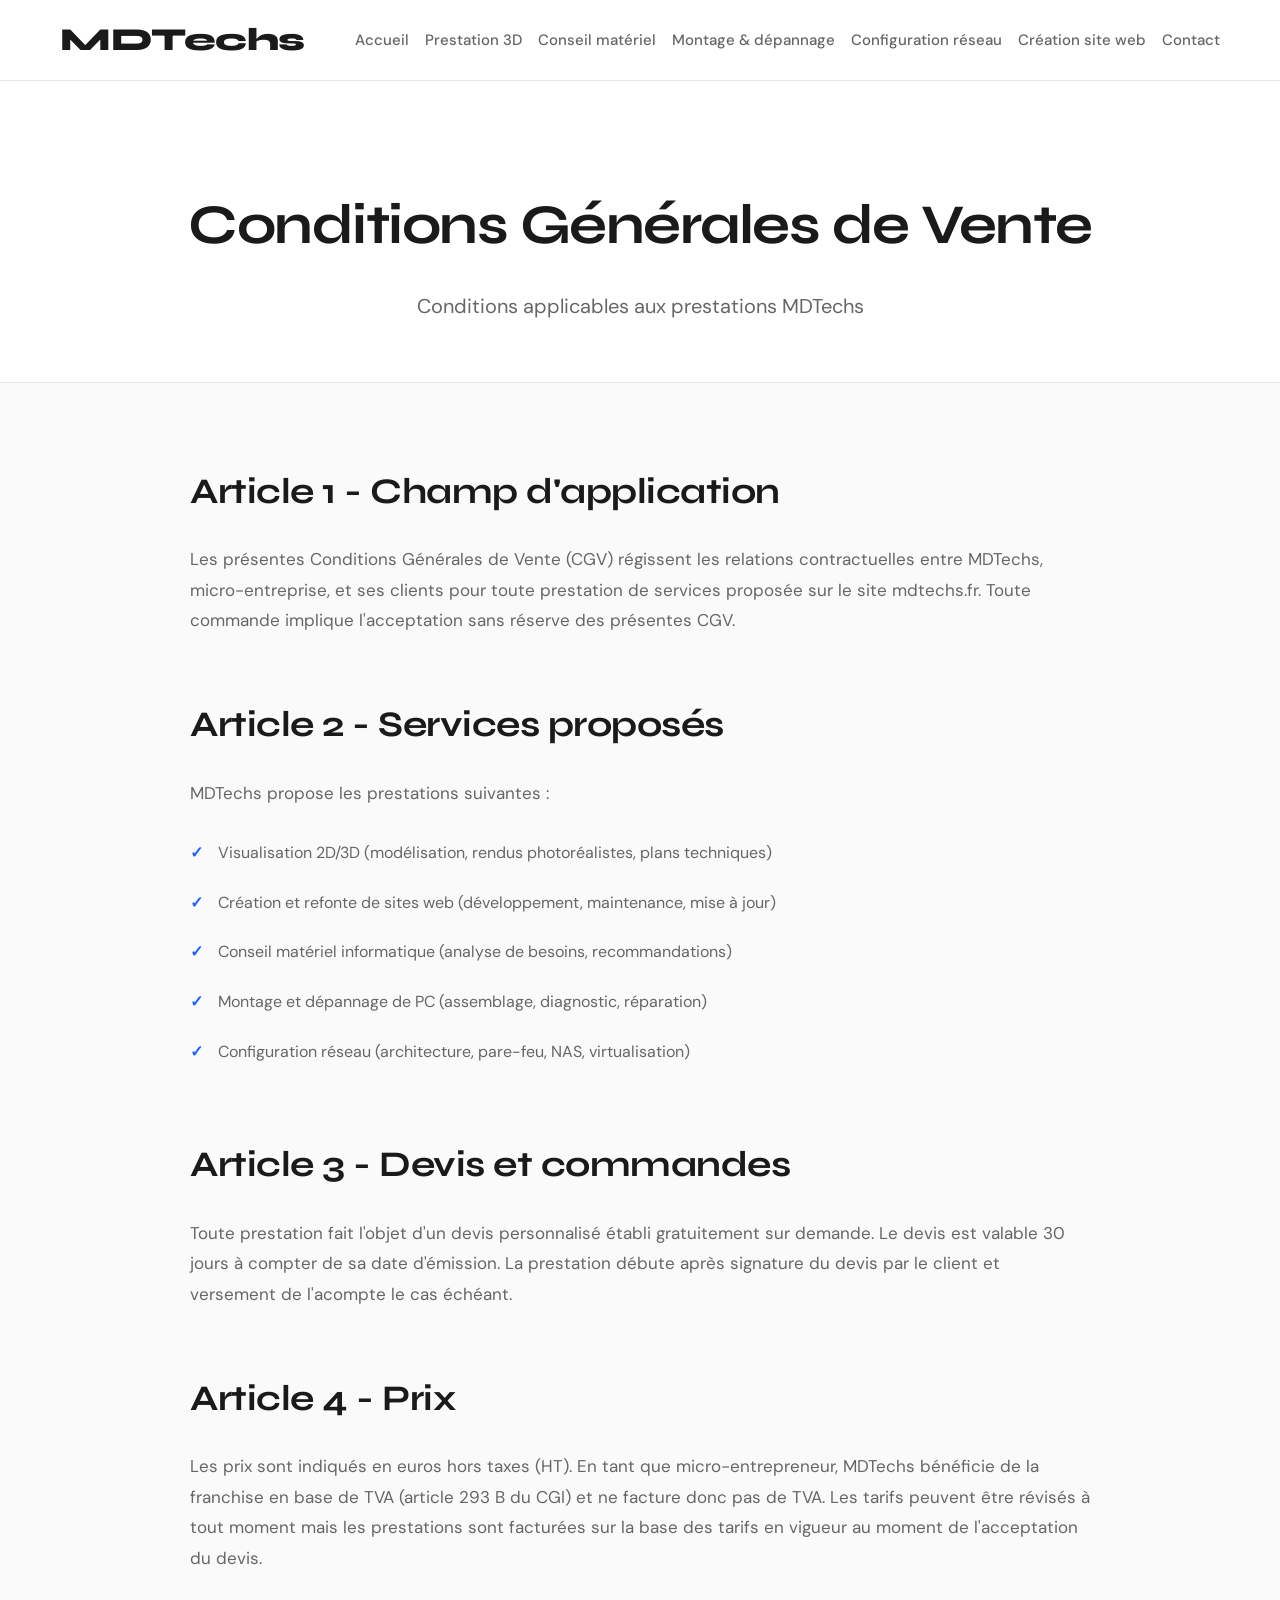
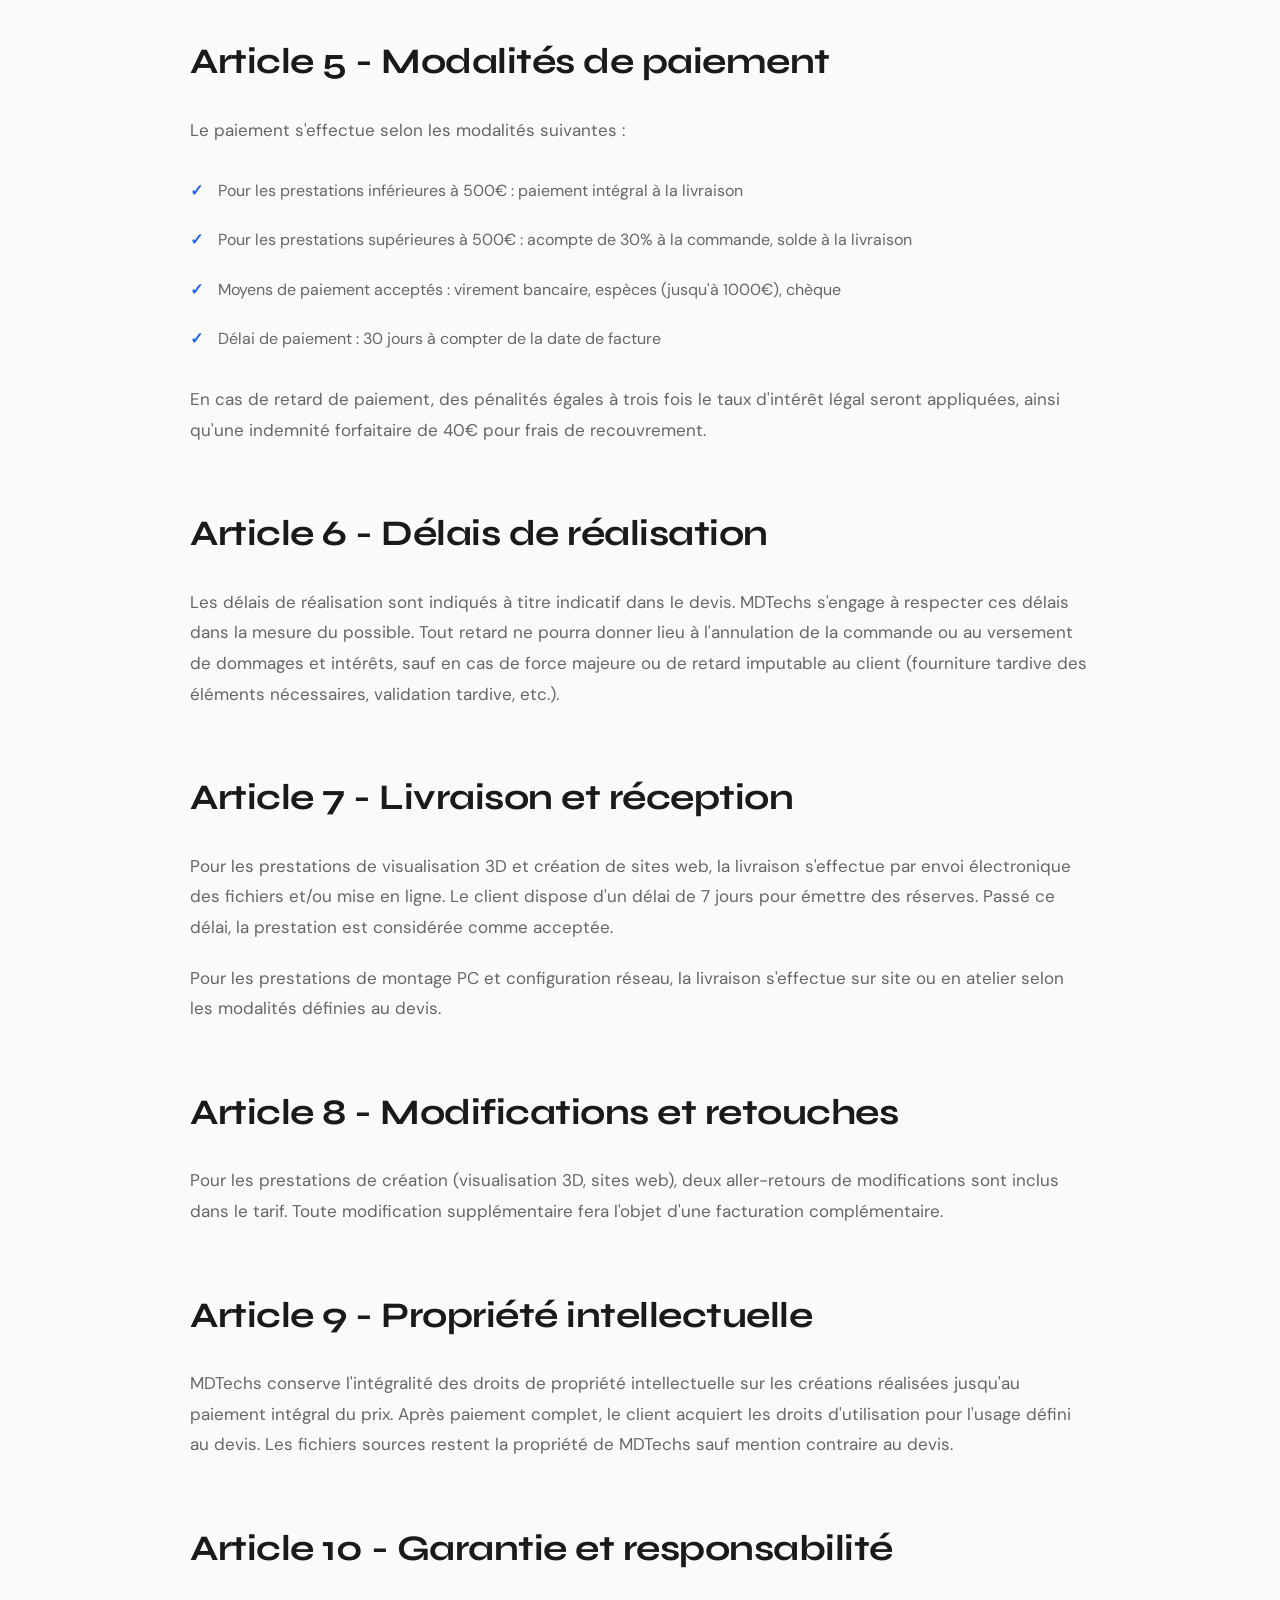
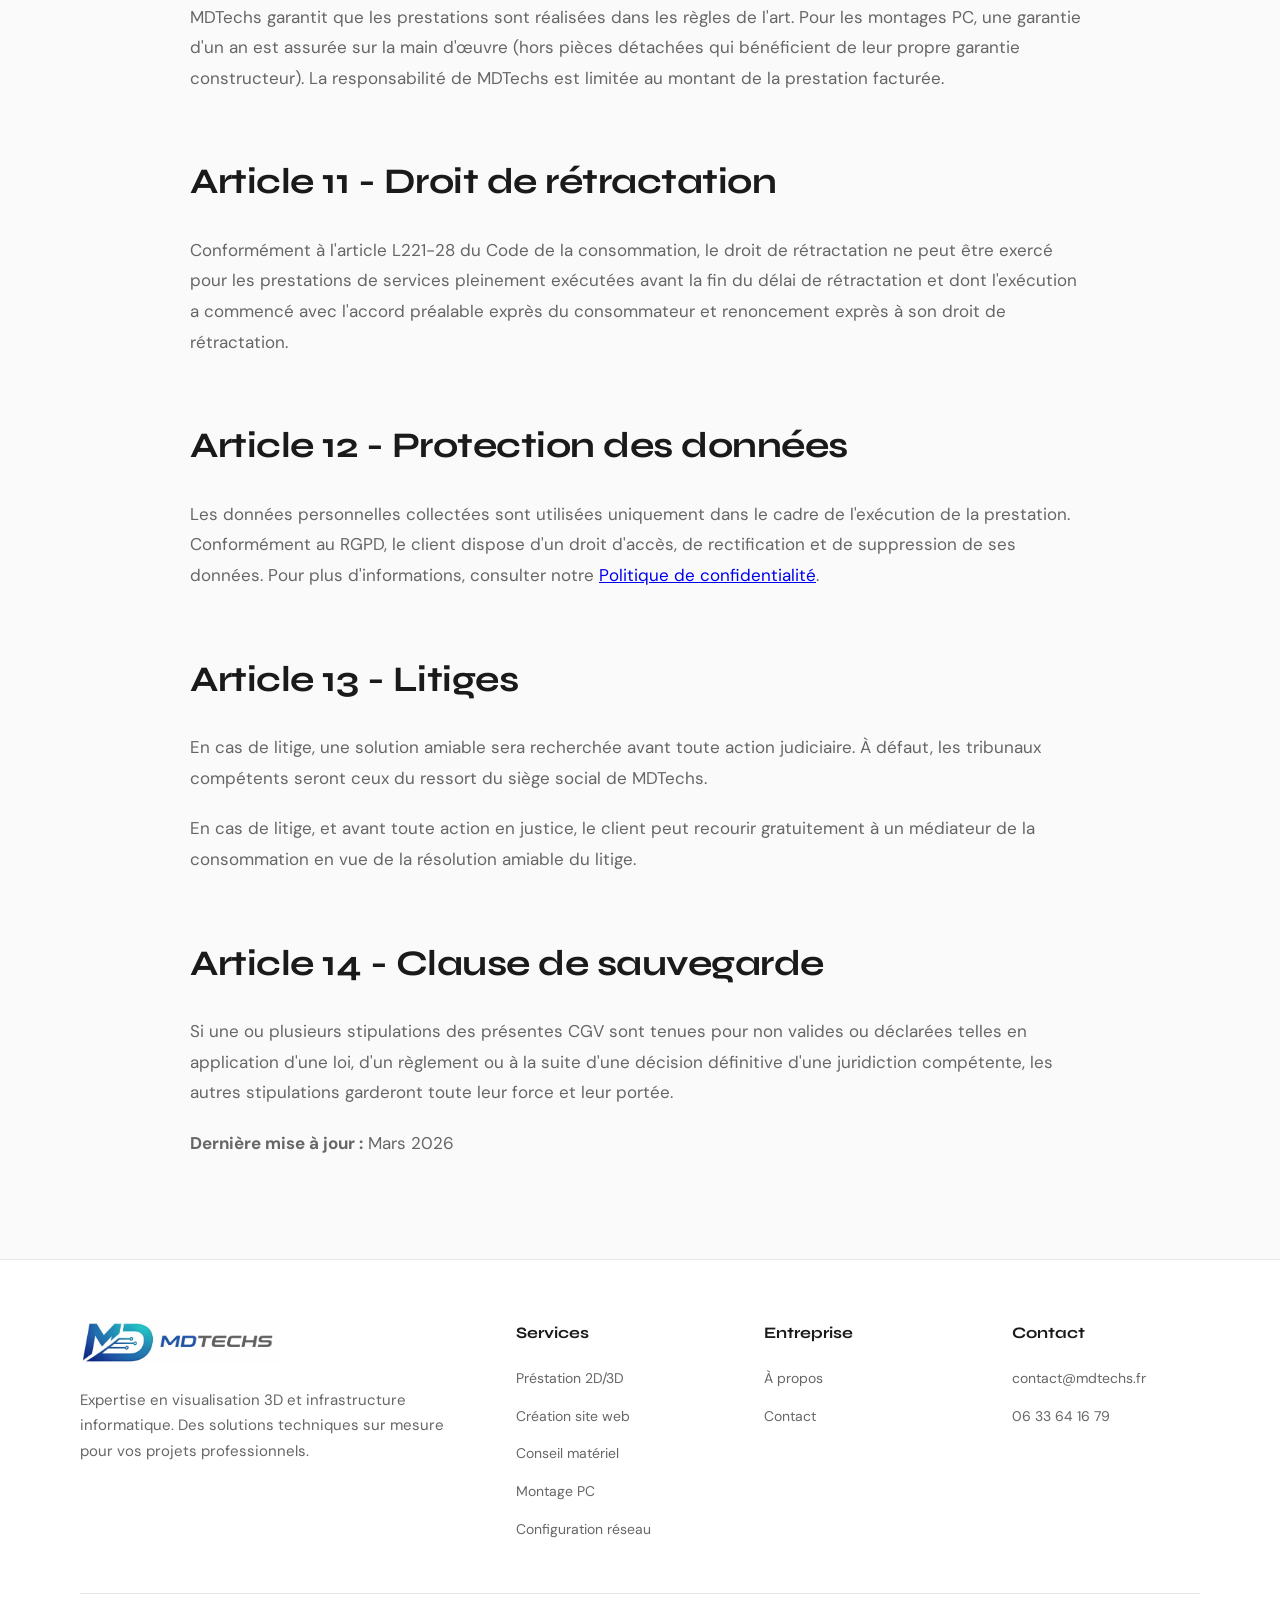
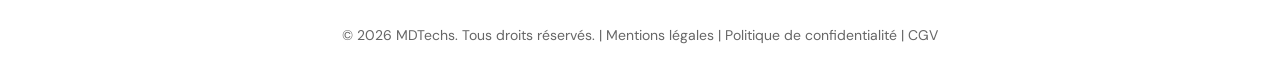
==== commit 1b31f697: "Correct spelling of 'Préstation' to 'Prestation'" ====
--- a/cgv.html
+++ b/cgv.html
@@ -14,7 +14,7 @@
             <a href="index.html" class="logo">MDTechs</a>
             <ul class="nav-links">
                 <li><a href="index.html">Accueil</a></li>
-                <li><a href="visualisation-3d.html">Préstation 3D</a></li>
+                <li><a href="visualisation-3d.html">Prestation 3D</a></li>
                 <li><a href="conseil-materiel.html">Conseil matériel</a></li>
                 <li><a href="montage-depannage.html">Montage & dépannage</a></li>
                 <li><a href="configuration-reseau.html">Configuration réseau</a></li>
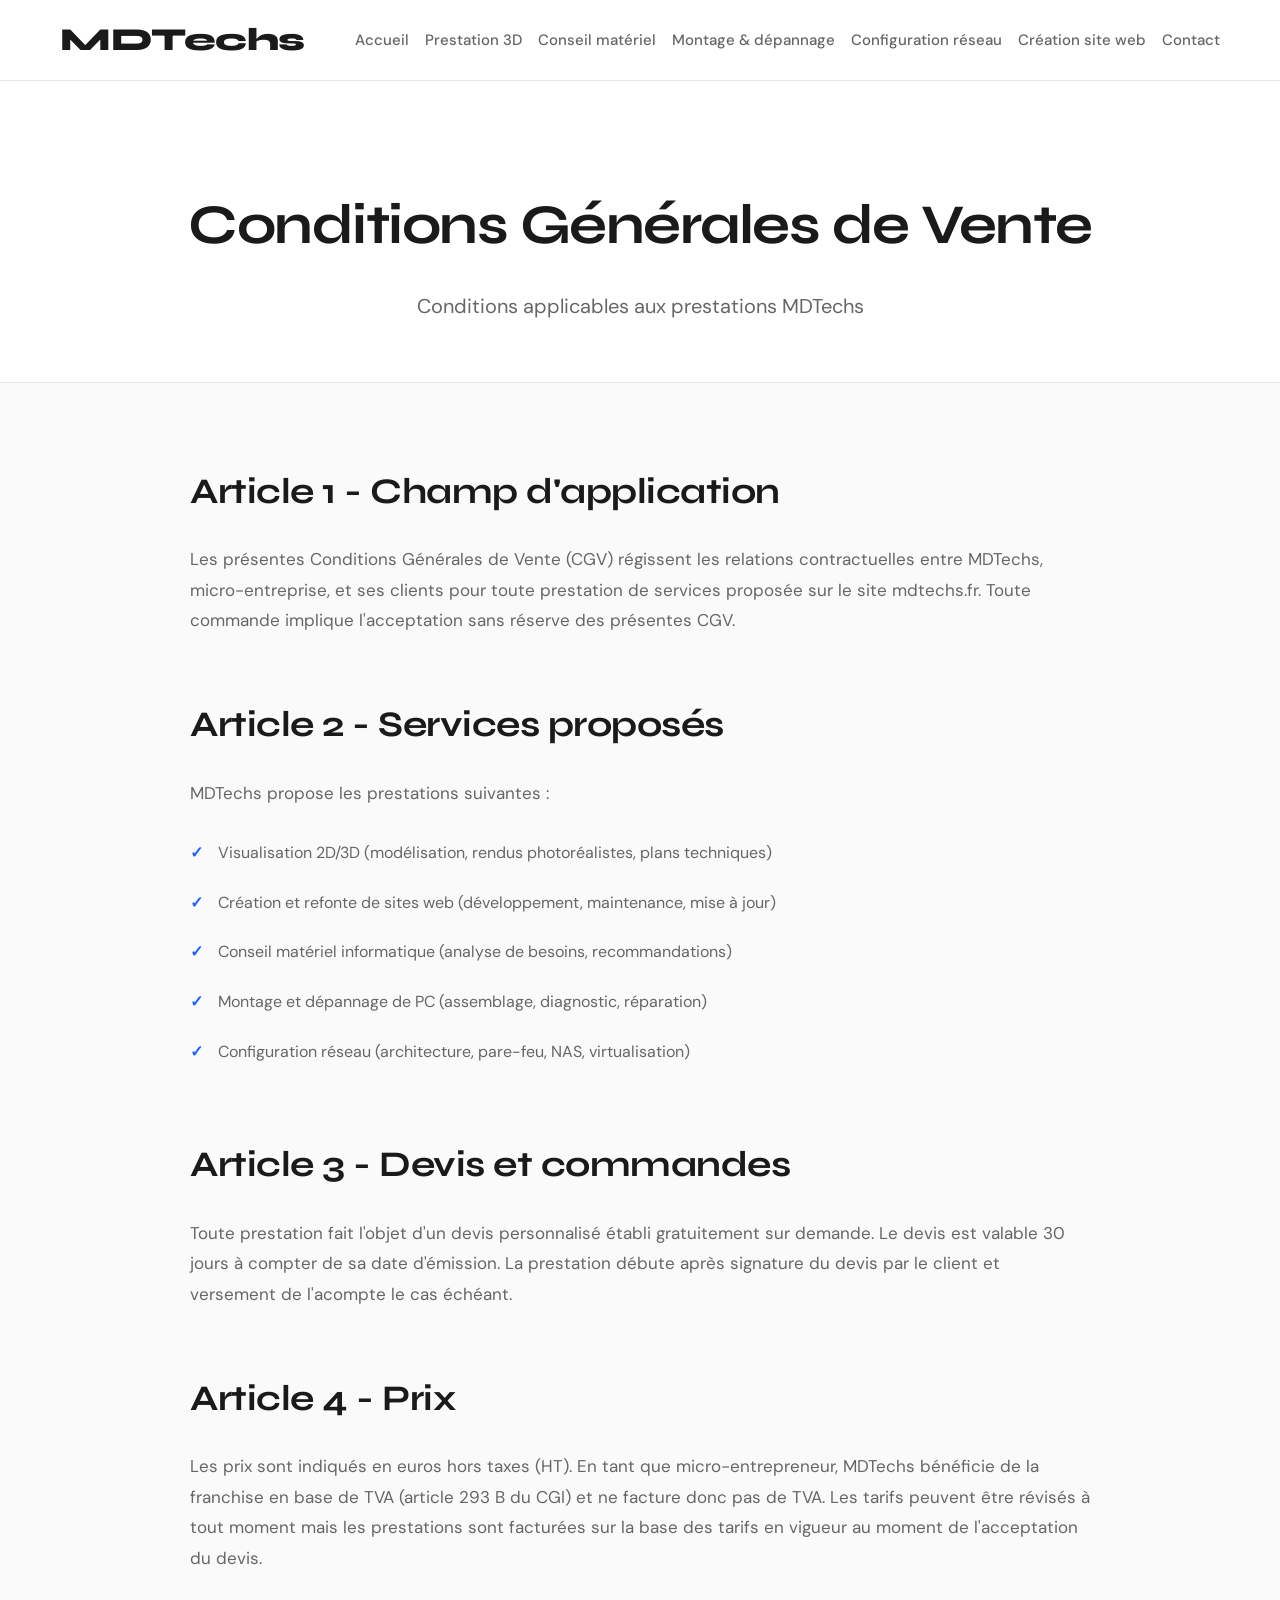
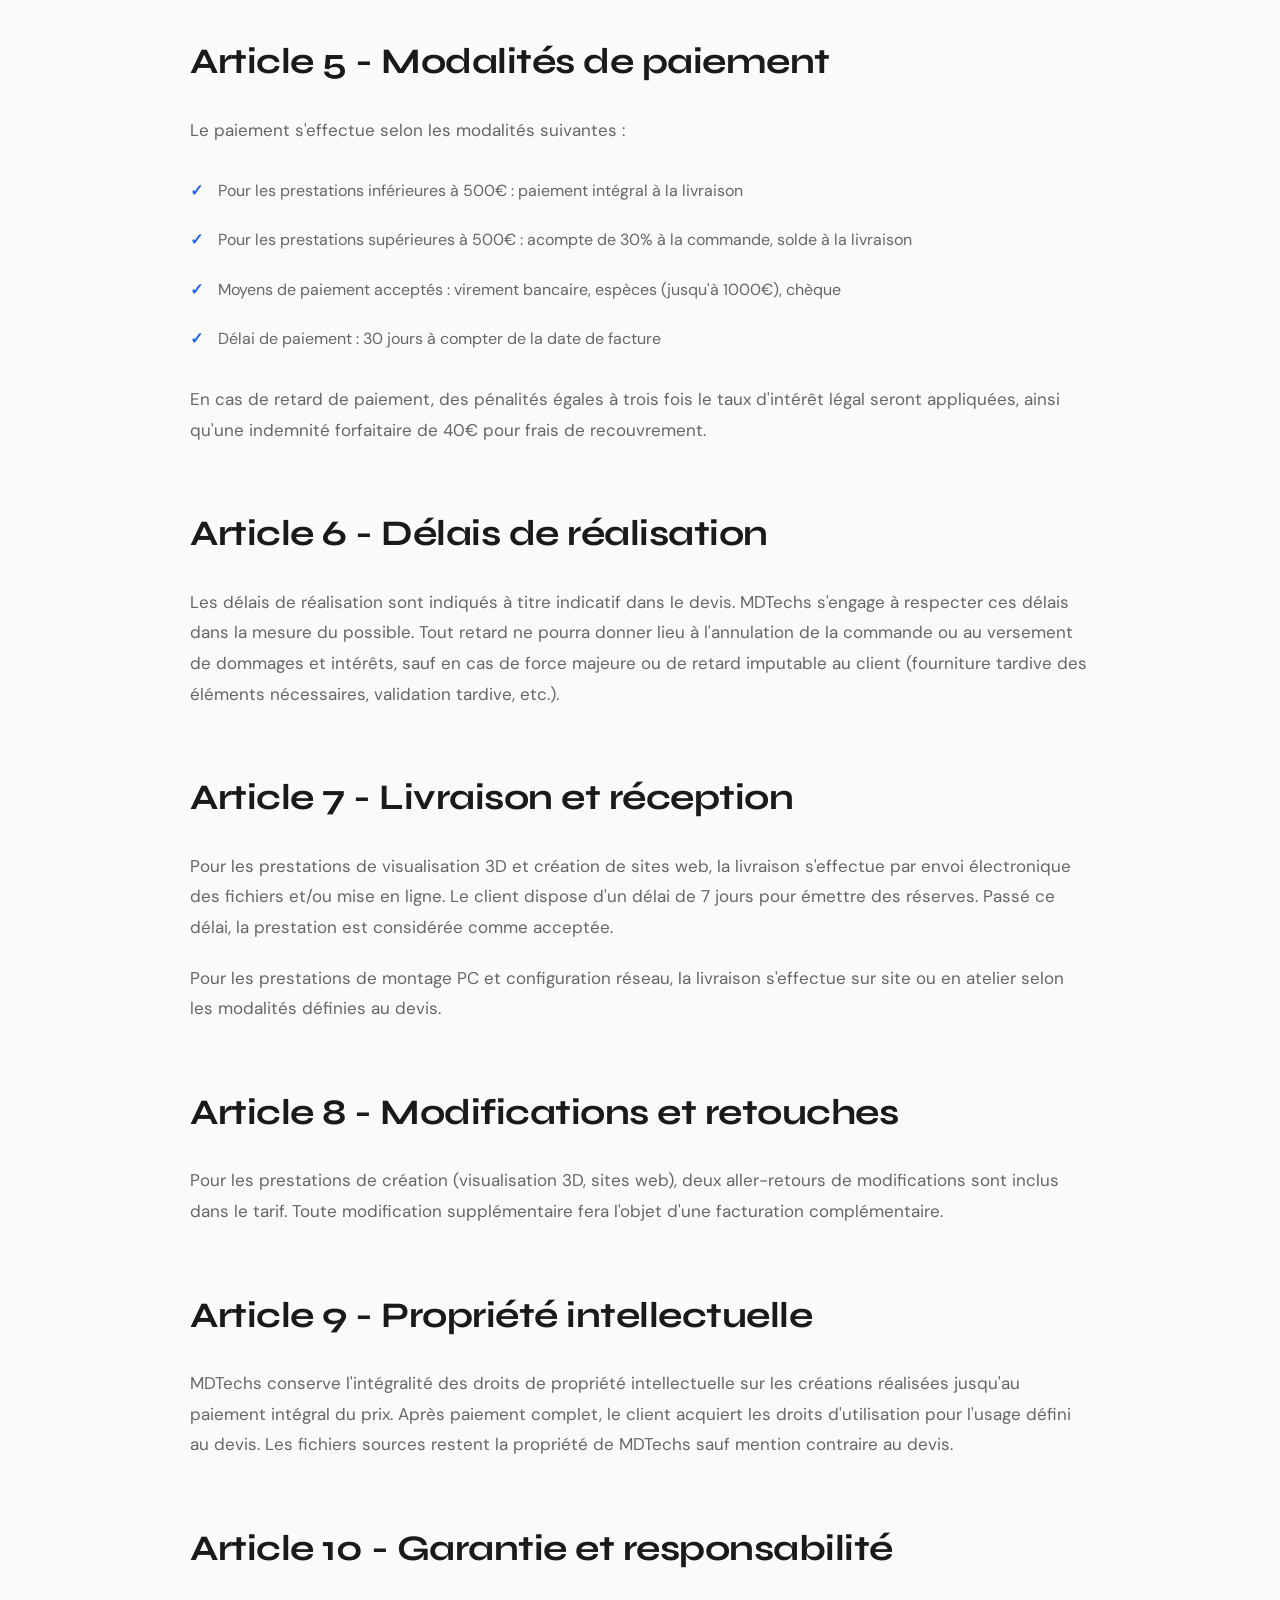
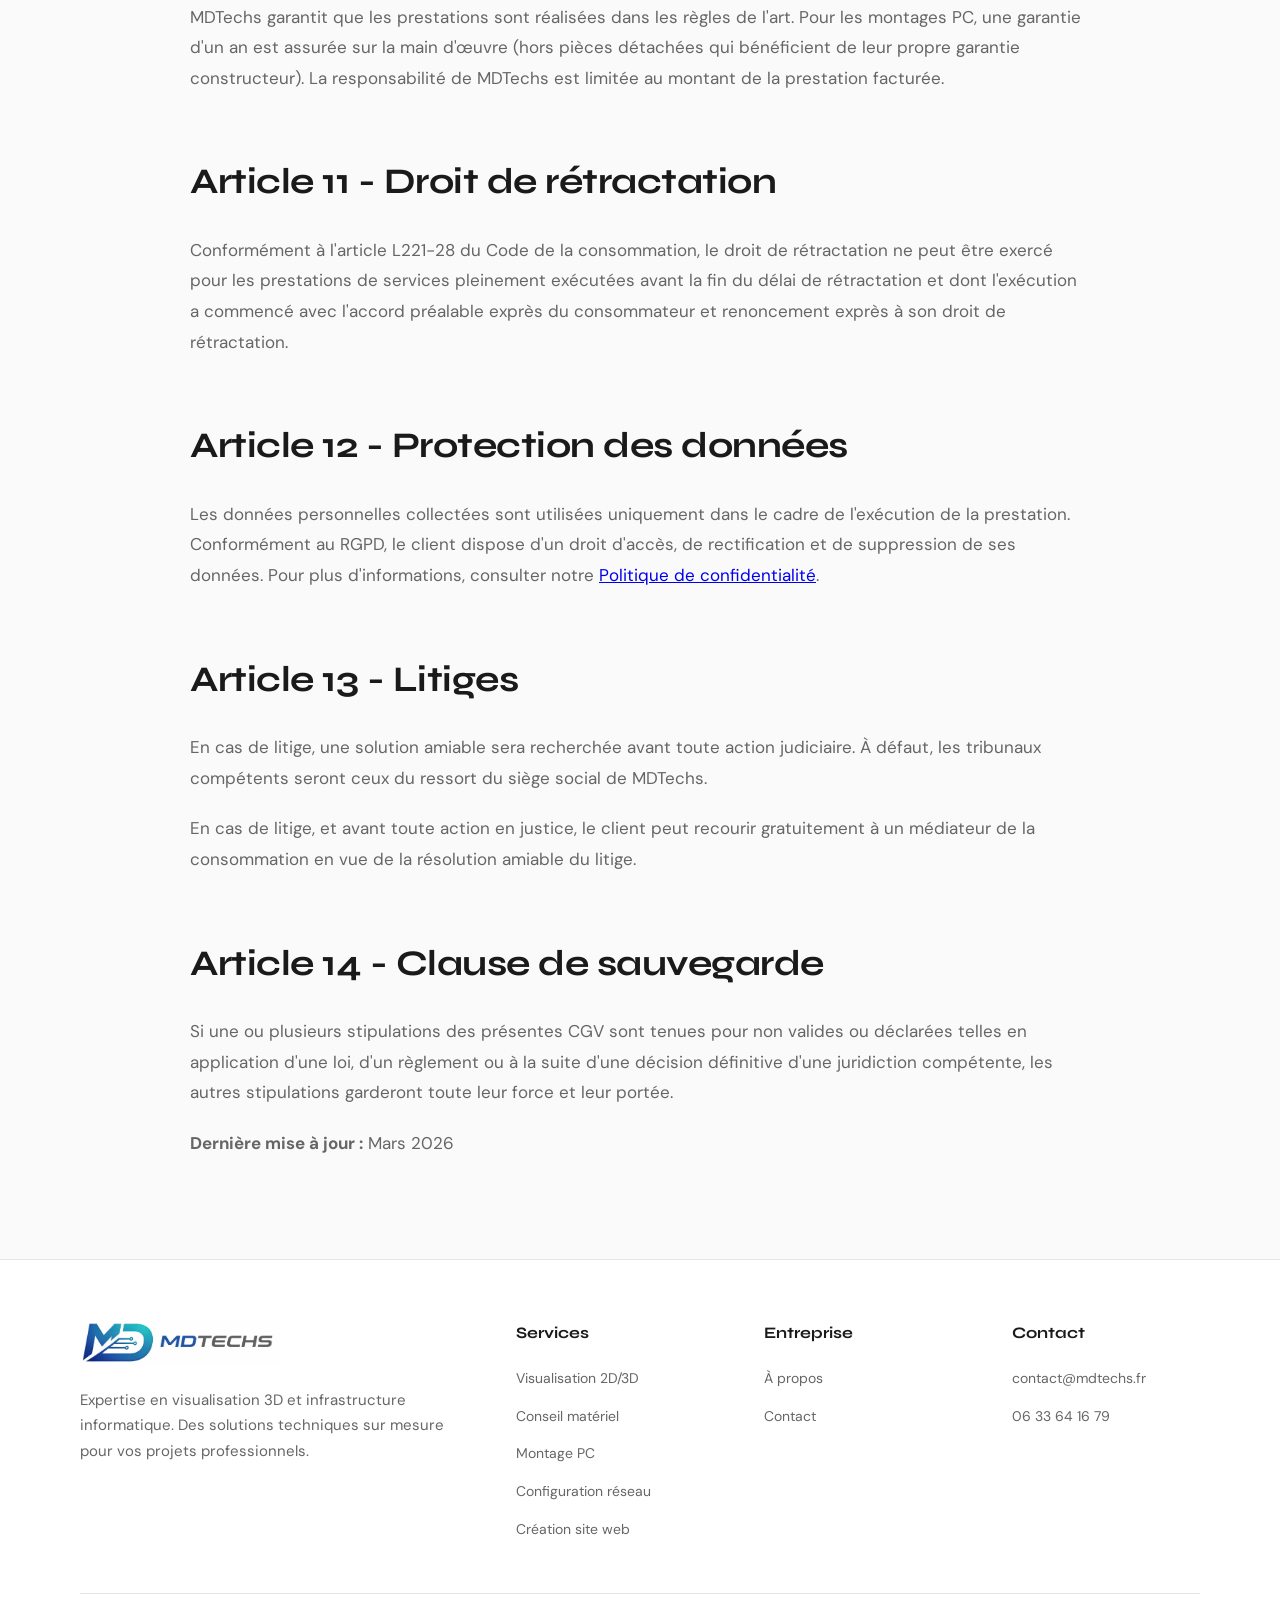
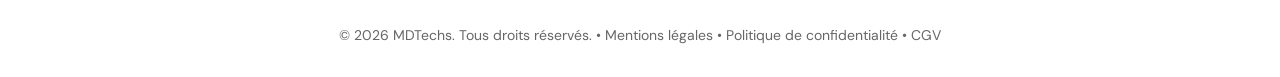
==== commit aa1a6820: "Update footer links and text formatting" ====
--- a/cgv.html
+++ b/cgv.html
@@ -110,11 +110,11 @@
                 <div class="footer-section">
                     <h4>Services</h4>
                     <ul class="footer-links">
-                        <li><a href="visualisation-3d.html">Préstation 2D/3D</a></li>
-                        <li><a href="creation-site-web.html">Création site web</a></li>
+                        <li><a href="visualisation-3d.html">Visualisation 2D/3D</a></li>
                         <li><a href="conseil-materiel.html">Conseil matériel</a></li>
                         <li><a href="montage-depannage.html">Montage PC</a></li>
                         <li><a href="configuration-reseau.html">Configuration réseau</a></li>
+                        <li><a href="creation-site-web.html">Création site web</a></li>
                     </ul>
                 </div>
                 <div class="footer-section">
@@ -127,16 +127,13 @@
                 <div class="footer-section">
                     <h4>Contact</h4>
                     <ul class="footer-links">
-                        <li><a href="mailto:contact@mdtechs.fr">contact@mdtechs.fr</a></li>
+                        <li><a href="mailt:contact@mdtechs.fr">contact@mdtechs.fr</a></li>
                         <li><a href="tel:+33633641679">06 33 64 16 79</a></li>
                     </ul>
                 </div>
             </div>
             <div class="footer-bottom">
-                <p>&copy; 2026 MDTechs. Tous droits réservés. | 
-                <a href="mentions-legales.html" style="color: var(--text-secondary); text-decoration: none;">Mentions légales</a> | 
-                <a href="politique-confidentialite.html" style="color: var(--text-secondary); text-decoration: none;">Politique de confidentialité</a> | 
-                <a href="cgv.html" style="color: var(--text-secondary); text-decoration: none;">CGV</a></p>
+                <p>&copy; 2026 MDTechs. Tous droits réservés. • <a href="mentions-legales.html" style="color: var(--text-secondary); text-decoration: none;">Mentions légales</a> • <a href="politique-confidentialite.html" style="color: var(--text-secondary); text-decoration: none;">Politique de confidentialité</a> • <a href="cgv.html" style="color: var(--text-secondary); text-decoration: none;">CGV</a></p>
             </div>
         </div>
     </footer>
